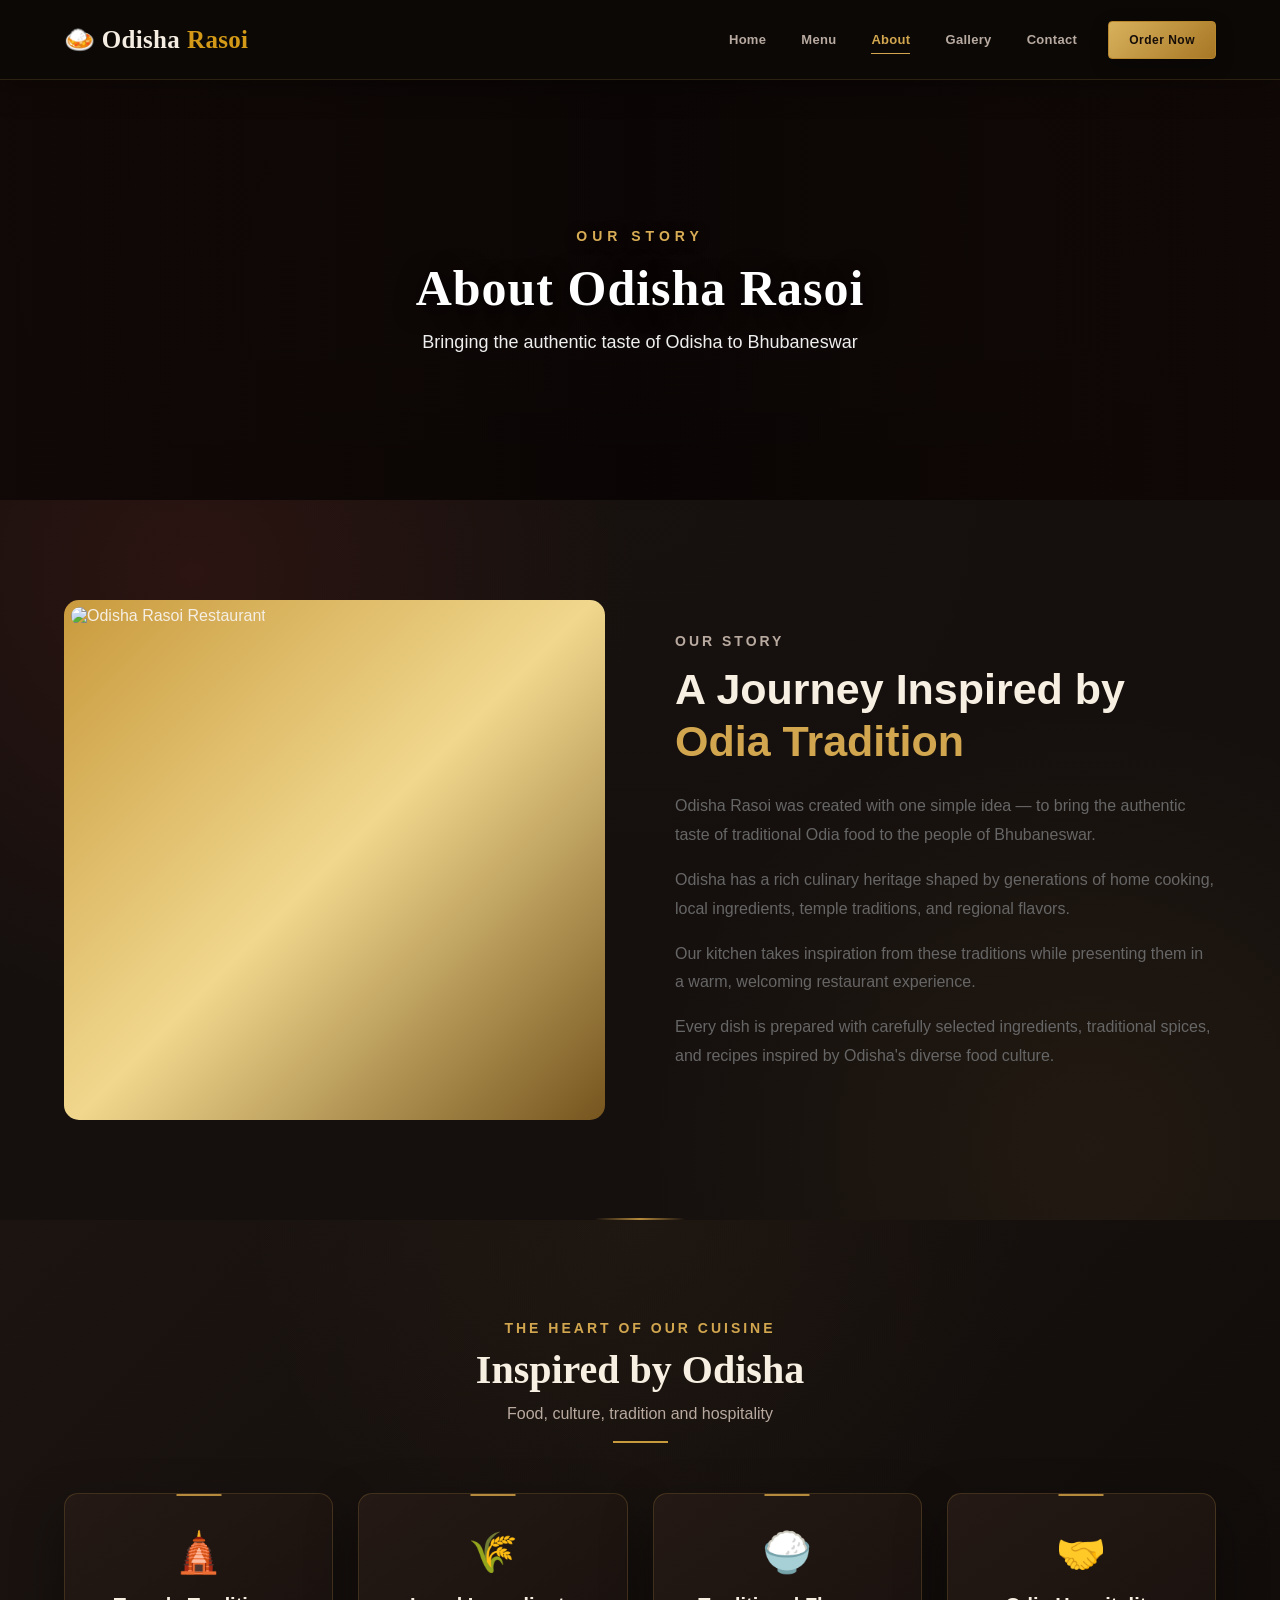
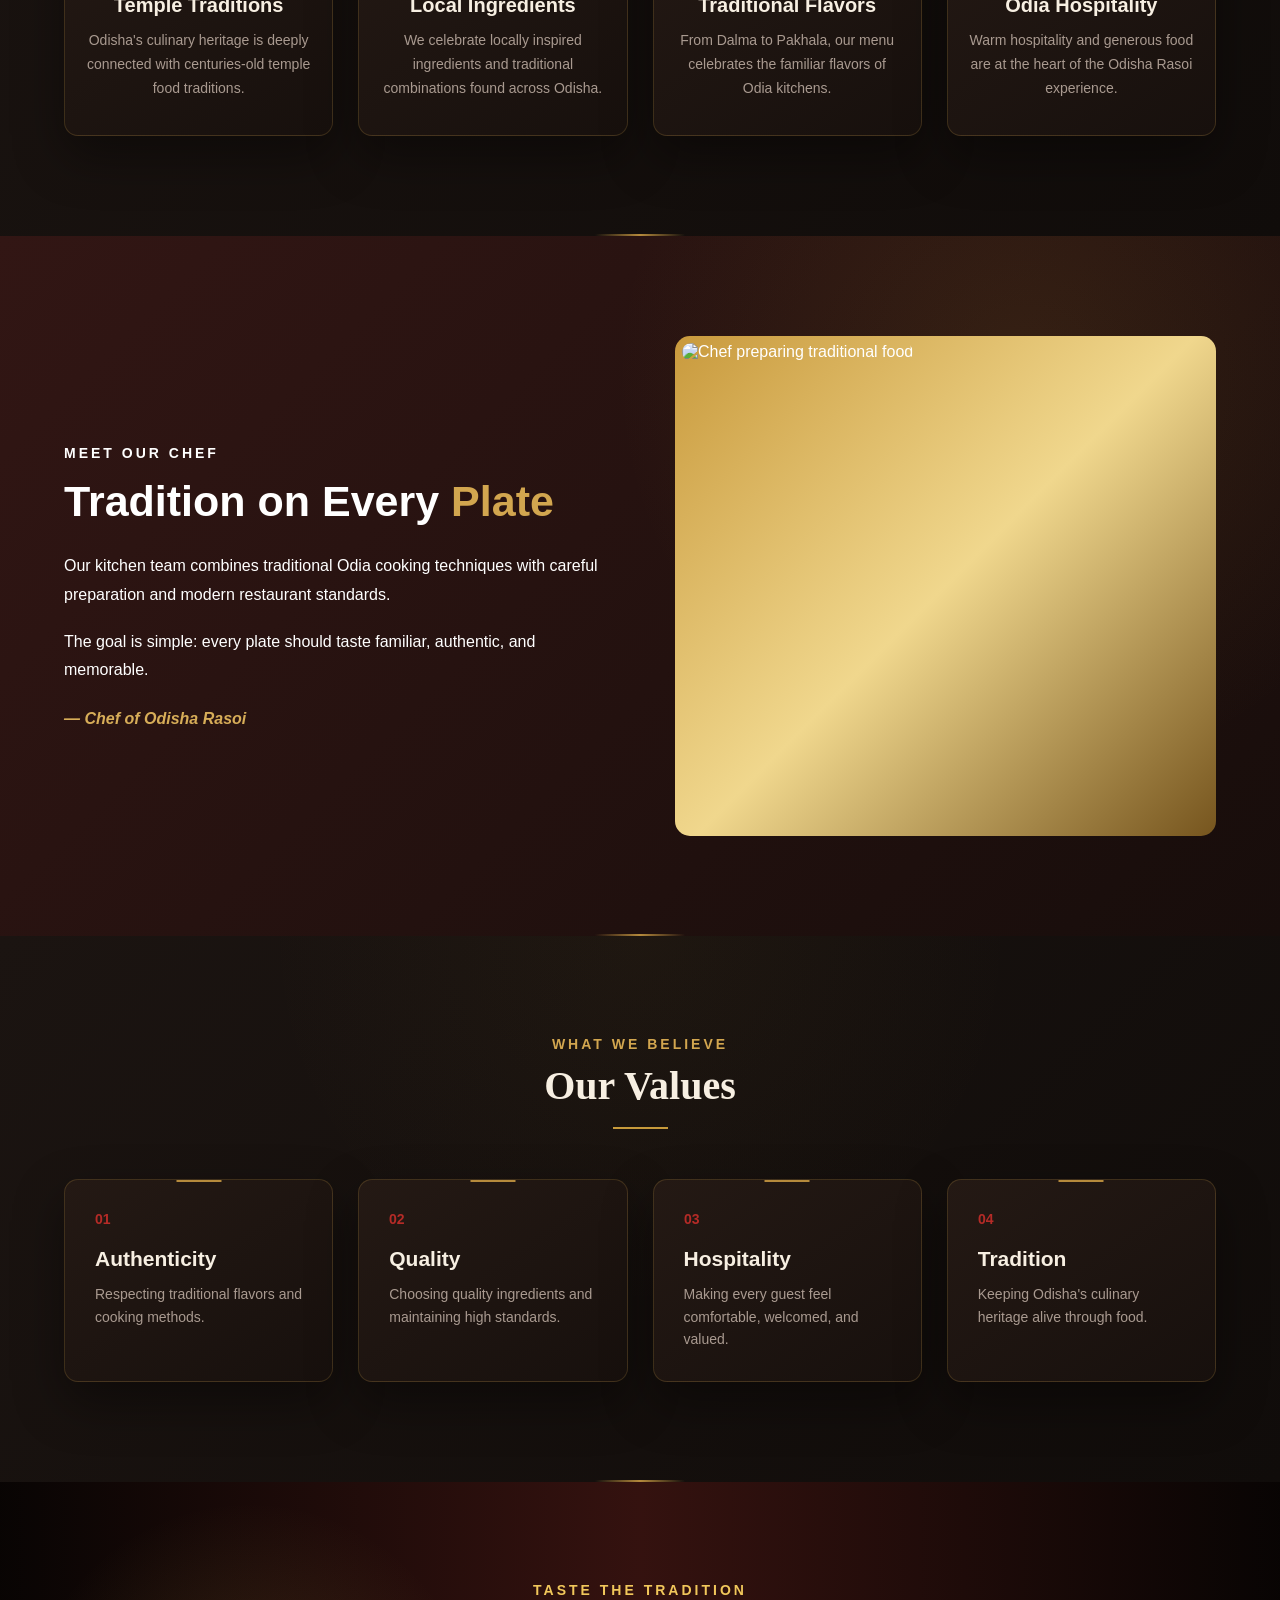
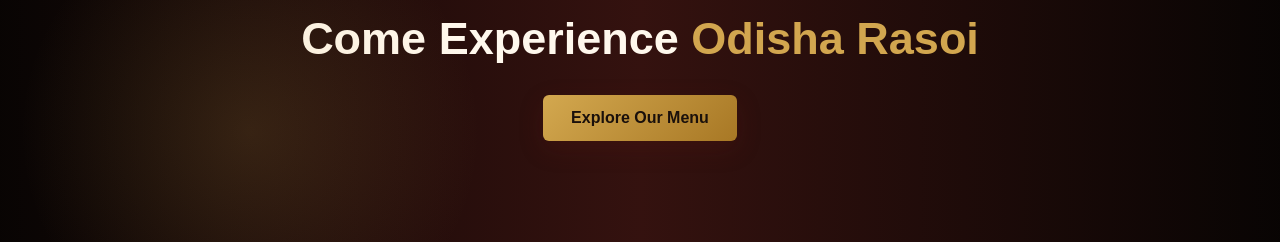
==== about.html @ 5f60d48e "Initial Odisha Rasoi website" ====
<!DOCTYPE html>
<html lang="en">

<head>

    <meta charset="UTF-8">
    <meta name="viewport" content="width=device-width, initial-scale=1.0">

    <title>About Us | Odisha Rasoi</title>

    <link rel="stylesheet" href="css/style.css">

</head>

<body>


    <!-- =========================
         NAVBAR
    ========================== -->

    <header class="navbar">

        <div class="container nav-container">

            <a href="index.html" class="logo">
                🍛 Odisha <span>Rasoi</span>
            </a>

            <nav class="nav-menu">

                <a href="index.html">
                    Home
                </a>

                <a href="menu.html">
                    Menu
                </a>

                <a href="about.html" class="active">
                    About
                </a>

                <a href="gallery.html">
                    Gallery
                </a>

                <a href="contact.html">
                    Contact
                </a>

                <a href="menu.html" class="order-btn">
                    Order Now
                </a>

            </nav>

        </div>

    </header>


    <!-- =========================
         ABOUT HERO
    ========================== -->

    <section class="about-hero">

        <div class="container">

            <p>
                OUR STORY
            </p>

            <h1>
                About Odisha Rasoi
            </h1>

            <span>
                Bringing the authentic taste of Odisha
                to Bhubaneswar
            </span>

        </div>

    </section>


    <!-- =========================
         OUR STORY
    ========================== -->

    <section class="story-section">

        <div class="container story-grid">


            <div class="story-image">

                <img
                    src="images/restaurant.jpg"
                    alt="Odisha Rasoi Restaurant">

            </div>


            <div class="story-content">

                <p class="section-label">
                    OUR STORY
                </p>

                <h2>
                    A Journey Inspired by
                    <span>Odia Tradition</span>
                </h2>

                <p>
                    Odisha Rasoi was created with one simple idea —
                    to bring the authentic taste of traditional
                    Odia food to the people of Bhubaneswar.
                </p>

                <p>
                    Odisha has a rich culinary heritage shaped by
                    generations of home cooking, local ingredients,
                    temple traditions, and regional flavors.
                </p>

                <p>
                    Our kitchen takes inspiration from these
                    traditions while presenting them in a warm,
                    welcoming restaurant experience.
                </p>

                <p>
                    Every dish is prepared with carefully selected
                    ingredients, traditional spices, and recipes
                    inspired by Odisha's diverse food culture.
                </p>

            </div>

        </div>

    </section>


    <!-- =========================
         ODISHA CULTURE
    ========================== -->

    <section class="culture-section">

        <div class="container">

            <div class="section-heading">

                <p>
                    THE HEART OF OUR CUISINE
                </p>

                <h2>
                    Inspired by Odisha
                </h2>

                <span>
                    Food, culture, tradition and hospitality
                </span>

            </div>


            <div class="culture-grid">


                <div class="culture-card">

                    <div class="culture-icon">
                        🛕
                    </div>

                    <h3>
                        Temple Traditions
                    </h3>

                    <p>
                        Odisha's culinary heritage is deeply
                        connected with centuries-old temple
                        food traditions.
                    </p>

                </div>


                <div class="culture-card">

                    <div class="culture-icon">
                        🌾
                    </div>

                    <h3>
                        Local Ingredients
                    </h3>

                    <p>
                        We celebrate locally inspired ingredients
                        and traditional combinations found across
                        Odisha.
                    </p>

                </div>


                <div class="culture-card">

                    <div class="culture-icon">
                        🍚
                    </div>

                    <h3>
                        Traditional Flavors
                    </h3>

                    <p>
                        From Dalma to Pakhala, our menu celebrates
                        the familiar flavors of Odia kitchens.
                    </p>

                </div>


                <div class="culture-card">

                    <div class="culture-icon">
                        🤝
                    </div>

                    <h3>
                        Odia Hospitality
                    </h3>

                    <p>
                        Warm hospitality and generous food are
                        at the heart of the Odisha Rasoi experience.
                    </p>

                </div>


            </div>

        </div>

    </section>


    <!-- =========================
         CHEF SECTION
    ========================== -->

    <section class="chef-section">

        <div class="container chef-grid">


            <div class="chef-content">

                <p class="section-label">
                    MEET OUR CHEF
                </p>

                <h2>
                    Tradition on Every
                    <span>Plate</span>
                </h2>

                <p>
                    Our kitchen team combines traditional Odia
                    cooking techniques with careful preparation
                    and modern restaurant standards.
                </p>

                <p>
                    The goal is simple: every plate should taste
                    familiar, authentic, and memorable.
                </p>

                <div class="chef-signature">
                    — Chef of Odisha Rasoi
                </div>

            </div>


            <div class="chef-image">

                <img
                    src="images/chef.jpg"
                    alt="Chef preparing traditional food">

            </div>


        </div>

    </section>


    <!-- =========================
         OUR VALUES
    ========================== -->

    <section class="values-section">

        <div class="container">

            <div class="section-heading">

                <p>
                    WHAT WE BELIEVE
                </p>

                <h2>
                    Our Values
                </h2>

            </div>


            <div class="values-grid">


                <div class="value-card">

                    <span>
                        01
                    </span>

                    <h3>
                        Authenticity
                    </h3>

                    <p>
                        Respecting traditional flavors and
                        cooking methods.
                    </p>

                </div>


                <div class="value-card">

                    <span>
                        02
                    </span>

                    <h3>
                        Quality
                    </h3>

                    <p>
                        Choosing quality ingredients and
                        maintaining high standards.
                    </p>

                </div>


                <div class="value-card">

                    <span>
                        03
                    </span>

                    <h3>
                        Hospitality
                    </h3>

                    <p>
                        Making every guest feel comfortable,
                        welcomed, and valued.
                    </p>

                </div>


                <div class="value-card">

                    <span>
                        04
                    </span>

                    <h3>
                        Tradition
                    </h3>

                    <p>
                        Keeping Odisha's culinary heritage
                        alive through food.
                    </p>

                </div>


            </div>

        </div>

    </section>


    <!-- =========================
         CTA
    ========================== -->

    <section class="about-cta">

        <div class="container">

            <p>
                TASTE THE TRADITION
            </p>

            <h2>
                Come Experience
                <span>Odisha Rasoi</span>
            </h2>

            <a
                href="menu.html"
                class="primary-btn">

                Explore Our Menu

            </a>

        </div>

    </section>


    <script src="js/script.js"></script>

</body>

</html>
---- css/style.css ----
* {
    margin: 0;
    padding: 0;
    box-sizing: border-box;
}

body {
    font-family: Arial, sans-serif;
    background: #fffaf0;
    color: #222;
}
/* =========================
   GLOBAL
========================= */

* {
    margin: 0;
    padding: 0;
    box-sizing: border-box;
}

html {
    scroll-behavior: smooth;
}

body {
    font-family: Arial, sans-serif;
    color: #222;
    background: #fffaf0;
}

a {
    text-decoration: none;
}

.container {
    width: 90%;
    max-width: 1200px;
    margin: auto;
}


/* =========================
   NAVBAR
========================= */

.navbar {
    width: 100%;
    height: 80px;

    background: #ffffff;

    display: flex;
    align-items: center;

    position: relative;
    z-index: 1000;

    box-shadow: 0 2px 10px rgba(0, 0, 0, 0.08);
}

.nav-container {
    display: flex;
    align-items: center;
    justify-content: space-between;
}


/* =========================
   LOGO
========================= */

.logo {
    font-size: 25px;
    font-weight: 700;
    color: #8b1e1e;
}

.logo span {
    color: #d49a17;
}


/* =========================
   NAV MENU
========================= */

.nav-menu {
    display: flex;
    align-items: center;
    gap: 30px;
}

.nav-menu a {
    color: #333;
    font-size: 15px;
    font-weight: 600;

    transition: 0.3s;
}

.nav-menu a:hover {
    color: #b52b27;
}

.nav-menu .active {
    color: #b52b27;
}


/* =========================
   ORDER BUTTON
========================= */

.order-btn {
    background: #b52b27;
    color: white !important;

    padding: 12px 22px;

    border-radius: 6px;

    transition: 0.3s;
}

.order-btn:hover {
    background: #8e1f1c;
    transform: translateY(-2px);
}


/* =========================
   HERO
========================= */

.hero {
    min-height: calc(100vh - 80px);

    position: relative;

    display: flex;
    align-items: center;

    background-image: url("../images/odisha-food.jpg");

    background-size: cover;
    background-position: center;
}


/* Dark overlay */

.hero-overlay {
    position: absolute;

    top: 0;
    left: 0;

    width: 100%;
    height: 100%;

    background: rgba(0, 0, 0, 0.55);
}


/* =========================
   HERO CONTENT
========================= */

.hero-content {
    position: relative;
    z-index: 2;

    color: white;

    max-width: 800px;
}

.hero-small-title {
    font-size: 15px;

    letter-spacing: 4px;

    font-weight: 600;

    margin-bottom: 20px;

    color: #f1c75b;
}

.hero h1 {
    font-size: 62px;

    line-height: 1.1;

    margin-bottom: 25px;

    font-weight: 700;
}

.hero h1 span {
    color: #f1c75b;
}

.hero-description {
    max-width: 650px;

    font-size: 18px;

    line-height: 1.7;

    margin-bottom: 35px;

    color: #f5f5f5;
}


/* =========================
   HERO BUTTONS
========================= */

.hero-buttons {
    display: flex;
    gap: 15px;
}

.primary-btn,
.secondary-btn {
    display: inline-block;

    padding: 14px 28px;

    border-radius: 6px;

    font-size: 16px;

    font-weight: 600;

    transition: 0.3s;
}


/* Primary */

.primary-btn {
    background: #b52b27;
    color: white;
}

.primary-btn:hover {
    background: #8e1f1c;
    transform: translateY(-2px);
}


/* Secondary */

.secondary-btn {
    background: transparent;

    color: white;

    border: 2px solid white;
}

.secondary-btn:hover {
    background: white;
    color: #222;
}


/* =========================
   MOBILE
========================= */

@media (max-width: 768px) {

    .navbar {
        height: auto;
        padding: 20px 0;
    }

    .nav-container {
        flex-direction: column;
        gap: 20px;
    }

    .nav-menu {
        gap: 15px;
        flex-wrap: wrap;
        justify-content: center;
    }

    .nav-menu a {
        font-size: 14px;
    }

    .hero {
        min-height: calc(100vh - 140px);
    }

    .hero h1 {
        font-size: 42px;
    }

    .hero-description {
        font-size: 16px;
    }

    .hero-buttons {
        flex-direction: column;
        align-items: flex-start;
    }

}
/* =========================
   MENU HERO
========================= */

.menu-hero {
    min-height: 320px;

    display: flex;
    align-items: center;

    text-align: center;

    color: white;

    background:
        linear-gradient(
            rgba(0, 0, 0, 0.6),
            rgba(0, 0, 0, 0.6)
        ),
        url("../images/odisha-food.jpg");

    background-size: cover;
    background-position: center;
}

.menu-hero p {
    color: #f1c75b;

    letter-spacing: 4px;

    font-size: 14px;

    font-weight: 700;

    margin-bottom: 15px;
}

.menu-hero h1 {
    font-size: 50px;

    margin-bottom: 15px;
}

.menu-hero span {
    font-size: 18px;

    color: #eeeeee;
}


/* =========================
   MENU SECTION
========================= */

.menu-section {
    padding: 80px 0;

    background: #fffaf0;
}


/* =========================
   SECTION HEADING
========================= */

.section-heading {
    text-align: center;

    margin-bottom: 50px;
}

.section-heading p {
    color: #b52b27;

    font-size: 14px;

    font-weight: 700;

    letter-spacing: 3px;

    margin-bottom: 10px;
}

.section-heading h2 {
    font-size: 40px;

    margin-bottom: 12px;

    color: #222;
}

.section-heading span {
    color: #777;

    font-size: 16px;
}


/* =========================
   FOOD GRID
========================= */

.food-grid {
    display: grid;

    grid-template-columns:
        repeat(3, 1fr);

    gap: 30px;
}


/* =========================
   FOOD CARD
========================= */

.food-card {
    background: white;

    border-radius: 12px;

    overflow: hidden;

    box-shadow:
        0 5px 25px
        rgba(0, 0, 0, 0.08);

    transition: 0.3s;
}

.food-card:hover {
    transform: translateY(-7px);

    box-shadow:
        0 12px 30px
        rgba(0, 0, 0, 0.15);
}


/* =========================
   FOOD IMAGE
========================= */

.food-image {
    width: 100%;

    height: 230px;

    overflow: hidden;
}

.food-image img {
    width: 100%;

    height: 100%;

    object-fit: cover;

    transition: 0.4s;
}

.food-card:hover .food-image img {
    transform: scale(1.08);
}


/* =========================
   FOOD INFO
========================= */

.food-info {
    padding: 22px;
}

.food-title {
    display: flex;

    justify-content: space-between;

    align-items: center;

    margin-bottom: 12px;
}

.food-title h3 {
    font-size: 21px;

    color: #222;
}

.food-title strong {
    color: #b52b27;

    font-size: 20px;
}

.food-info p {
    color: #777;

    line-height: 1.6;

    font-size: 14px;

    margin-bottom: 20px;
}


/* =========================
   ADD CART BUTTON
========================= */

.add-cart {
    width: 100%;

    border: none;

    padding: 12px;

    border-radius: 6px;

    background: #b52b27;

    color: white;

    font-size: 15px;

    font-weight: 600;

    cursor: pointer;

    transition: 0.3s;
}

.add-cart:hover {
    background: #8e1f1c;
}


/* =========================
   CART
========================= */

.cart-section {
    padding: 30px 0 60px;

    background: #fffaf0;
}

.cart-box {
    background: #222;

    color: white;

    padding: 25px 30px;

    border-radius: 10px;

    display: flex;

    align-items: center;

    justify-content: space-between;
}

.cart-box h2 {
    margin-bottom: 7px;
}

.cart-box p {
    color: #cccccc;
}

.cart-box h3 {
    font-size: 22px;
}

.cart-box h3 span {
    color: #f1c75b;
}


/* =========================
   MENU MOBILE
========================= */

@media (max-width: 900px) {

    .food-grid {
        grid-template-columns:
            repeat(2, 1fr);
    }

}


@media (max-width: 600px) {

    .food-grid {
        grid-template-columns: 1fr;
    }

    .menu-hero h1 {
        font-size: 38px;
    }

    .section-heading h2 {
        font-size: 32px;
    }

    .cart-box {
        flex-direction: column;

        align-items: flex-start;

        gap: 20px;
    }

}
/* =========================
   MENU FILTER
========================= */

.menu-filter {
    display: flex;

    justify-content: center;

    align-items: center;

    flex-wrap: wrap;

    gap: 12px;

    margin-bottom: 45px;
}

.filter-btn {
    border: 1px solid #ddd;

    background: white;

    color: #444;

    padding: 11px 24px;

    border-radius: 30px;

    font-size: 14px;

    font-weight: 600;

    cursor: pointer;

    transition: 0.3s;
}

.filter-btn:hover {
    background: #b52b27;

    color: white;

    border-color: #b52b27;
}

.filter-btn.active {
    background: #b52b27;

    color: white;

    border-color: #b52b27;
}


/* =========================
   FOOD ACTION
========================= */

.food-action {
    display: flex;

    align-items: center;

    gap: 10px;
}


/* =========================
   QUANTITY
========================= */

.qty {
    display: flex;

    align-items: center;

    border: 1px solid #ddd;

    border-radius: 6px;

    overflow: hidden;

    height: 42px;
}

.qty button {
    width: 36px;

    height: 100%;

    border: none;

    background: #f5f5f5;

    color: #333;

    font-size: 20px;

    cursor: pointer;

    transition: 0.2s;
}

.qty button:hover {
    background: #e8e8e8;
}

.qty span {
    width: 30px;

    text-align: center;

    font-size: 15px;

    font-weight: 600;
}


/* =========================
   CART BUTTON
========================= */

.food-action .add-cart {
    flex: 1;

    height: 42px;

    padding: 0 10px;
}


/* =========================
   HIDDEN FOOD CARD
========================= */

.food-card.hidden {
    display: none;
}


/* =========================
   MOBILE FILTER
========================= */

@media (max-width: 600px) {

    .menu-filter {
        gap: 8px;
    }

    .filter-btn {
        padding: 9px 16px;

        font-size: 13px;
    }

    .food-action {
        flex-direction: column;

        align-items: stretch;
    }

    .qty {
        width: 100%;

        justify-content: center;
    }

    .food-action .add-cart {
        width: 100%;
    }

}
/* =========================
   WELCOME SECTION
========================= */

.welcome-section {
    padding: 100px 0;

    background: #fffaf0;
}

.welcome-grid {
    display: grid;

    grid-template-columns: 1fr 1fr;

    gap: 70px;

    align-items: center;
}

.welcome-image {
    height: 500px;

    overflow: hidden;

    border-radius: 12px;
}

.welcome-image img {
    width: 100%;

    height: 100%;

    object-fit: cover;
}

.welcome-content {
    max-width: 550px;
}

.section-label {
    color: #b52b27;

    font-size: 14px;

    font-weight: 700;

    letter-spacing: 3px;

    margin-bottom: 15px;
}

.welcome-content h2 {
    font-size: 44px;

    line-height: 1.2;

    margin-bottom: 25px;
}

.welcome-content h2 span {
    color: #b52b27;
}

.welcome-content p:not(.section-label) {
    color: #666;

    font-size: 16px;

    line-height: 1.8;

    margin-bottom: 18px;
}

.text-btn {
    display: inline-block;

    margin-top: 10px;

    color: #b52b27;

    font-weight: 700;

    transition: 0.3s;
}

.text-btn:hover {
    color: #8e1f1c;

    transform: translateX(5px);
}


/* =========================
   POPULAR SECTION
========================= */

.popular-section {
    padding: 100px 0;

    background: white;
}

.popular-grid {
    display: grid;

    grid-template-columns:
        repeat(4, 1fr);

    gap: 25px;
}

.popular-card {
    background: #fffaf0;

    border-radius: 12px;

    overflow: hidden;

    box-shadow:
        0 5px 20px
        rgba(0, 0, 0, 0.08);

    transition: 0.3s;
}

.popular-card:hover {
    transform: translateY(-7px);
}

.popular-image {
    height: 220px;

    overflow: hidden;
}

.popular-image img {
    width: 100%;

    height: 100%;

    object-fit: cover;

    transition: 0.4s;
}

.popular-card:hover .popular-image img {
    transform: scale(1.08);
}

.popular-info {
    padding: 20px;
}

.popular-info h3 {
    font-size: 21px;

    margin-bottom: 10px;
}

.popular-info p {
    color: #777;

    font-size: 14px;

    line-height: 1.6;

    min-height: 67px;

    margin-bottom: 15px;
}

.popular-bottom {
    display: flex;

    align-items: center;

    justify-content: space-between;
}

.popular-bottom strong {
    color: #b52b27;

    font-size: 19px;
}

.popular-bottom a {
    color: #333;

    font-size: 14px;

    font-weight: 700;
}

.popular-bottom a:hover {
    color: #b52b27;
}

.center-button {
    text-align: center;

    margin-top: 45px;
}


/* =========================
   WHY CHOOSE US
========================= */

.why-section {
    padding: 100px 0;

    background: #fffaf0;
}

.why-grid {
    display: grid;

    grid-template-columns:
        repeat(4, 1fr);

    gap: 25px;
}

.why-card {
    text-align: center;

    padding: 35px 20px;

    background: white;

    border-radius: 12px;

    box-shadow:
        0 5px 20px
        rgba(0, 0, 0, 0.06);
}

.why-icon {
    font-size: 42px;

    margin-bottom: 20px;
}

.why-card h3 {
    font-size: 19px;

    margin-bottom: 12px;
}

.why-card p {
    color: #777;

    font-size: 14px;

    line-height: 1.6;
}


/* =========================
   STATS
========================= */

.stats-section {
    padding: 70px 0;

    background: #222;

    color: white;
}

.stats-grid {
    display: grid;

    grid-template-columns:
        repeat(4, 1fr);

    text-align: center;
}

.stat {
    padding: 15px;

    border-right: 1px solid #444;
}

.stat:last-child {
    border-right: none;
}

.stat strong {
    display: block;

    color: #f1c75b;

    font-size: 38px;

    margin-bottom: 8px;
}

.stat span {
    color: #cccccc;

    font-size: 14px;
}


/* =========================
   CTA SECTION
========================= */

.cta-section {
    min-height: 500px;

    position: relative;

    display: flex;

    align-items: center;

    justify-content: center;

    text-align: center;

    color: white;

    background-image:
        url("../images/restaurant.jpg");

    background-size: cover;

    background-position: center;
}

.cta-overlay {
    position: absolute;

    inset: 0;

    background: rgba(0, 0, 0, 0.65);
}

.cta-content {
    position: relative;

    z-index: 2;

    max-width: 750px;
}

.cta-content > p:first-child {
    color: #f1c75b;

    font-size: 14px;

    font-weight: 700;

    letter-spacing: 3px;

    margin-bottom: 18px;
}

.cta-content h2 {
    font-size: 48px;

    line-height: 1.2;

    margin-bottom: 20px;
}

.cta-content h2 span {
    color: #f1c75b;
}

.cta-content > p:not(:first-child) {
    color: #eeeeee;

    font-size: 17px;

    margin-bottom: 30px;
}


/* =========================
   HOME MOBILE
========================= */

@media (max-width: 1000px) {

    .popular-grid {
        grid-template-columns:
            repeat(2, 1fr);
    }

    .why-grid {
        grid-template-columns:
            repeat(2, 1fr);
    }

    .stats-grid {
        grid-template-columns:
            repeat(2, 1fr);

        row-gap: 30px;
    }

    .stat:nth-child(2) {
        border-right: none;
    }

}


@media (max-width: 768px) {

    .welcome-grid {
        grid-template-columns: 1fr;

        gap: 40px;
    }

    .welcome-image {
        height: 400px;
    }

    .welcome-content h2 {
        font-size: 36px;
    }

    .popular-grid {
        grid-template-columns: 1fr;
    }

    .why-grid {
        grid-template-columns: 1fr;
    }

    .cta-content h2 {
        font-size: 36px;
    }

}


@media (max-width: 500px) {

    .stats-grid {
        grid-template-columns: 1fr;
    }

    .stat {
        border-right: none;

        border-bottom: 1px solid #444;

        padding-bottom: 25px;
    }

    .stat:last-child {
        border-bottom: none;
    }

}
/* =========================
   ABOUT HERO
========================= */

.about-hero {
    min-height: 320px;

    display: flex;

    align-items: center;

    text-align: center;

    color: white;

    background:
        linear-gradient(
            rgba(0, 0, 0, 0.62),
            rgba(0, 0, 0, 0.62)
        ),
        url("../images/restaurant.jpg");

    background-size: cover;

    background-position: center;
}

.about-hero p {
    color: #f1c75b;

    letter-spacing: 4px;

    font-size: 14px;

    font-weight: 700;

    margin-bottom: 15px;
}

.about-hero h1 {
    font-size: 50px;

    margin-bottom: 15px;
}

.about-hero span {
    font-size: 18px;

    color: #eeeeee;
}


/* =========================
   STORY
========================= */

.story-section {
    padding: 100px 0;

    background: #fffaf0;
}

.story-grid {
    display: grid;

    grid-template-columns: 1fr 1fr;

    gap: 70px;

    align-items: center;
}

.story-image {
    height: 520px;

    overflow: hidden;

    border-radius: 12px;
}

.story-image img {
    width: 100%;

    height: 100%;

    object-fit: cover;
}

.story-content {
    max-width: 570px;
}

.story-content h2 {
    font-size: 43px;

    line-height: 1.2;

    margin-bottom: 25px;
}

.story-content h2 span {
    color: #b52b27;
}

.story-content p:not(.section-label) {
    color: #666;

    font-size: 16px;

    line-height: 1.8;

    margin-bottom: 16px;
}


/* =========================
   CULTURE
========================= */

.culture-section {
    padding: 100px 0;

    background: white;
}

.culture-grid {
    display: grid;

    grid-template-columns:
        repeat(4, 1fr);

    gap: 25px;
}

.culture-card {
    text-align: center;

    padding: 35px 20px;

    background: #fffaf0;

    border-radius: 12px;

    transition: 0.3s;
}

.culture-card:hover {
    transform: translateY(-7px);

    box-shadow:
        0 10px 25px
        rgba(0, 0, 0, 0.08);
}

.culture-icon {
    font-size: 40px;

    margin-bottom: 18px;
}

.culture-card h3 {
    font-size: 20px;

    margin-bottom: 12px;
}

.culture-card p {
    color: #777;

    font-size: 14px;

    line-height: 1.7;
}


/* =========================
   CHEF
========================= */

.chef-section {
    padding: 100px 0;

    background: #fffaf0;
}

.chef-grid {
    display: grid;

    grid-template-columns: 1fr 1fr;

    gap: 70px;

    align-items: center;
}

.chef-content {
    max-width: 550px;
}

.chef-content h2 {
    font-size: 43px;

    line-height: 1.2;

    margin-bottom: 25px;
}

.chef-content h2 span {
    color: #b52b27;
}

.chef-content p:not(.section-label) {
    color: #666;

    line-height: 1.8;

    margin-bottom: 18px;
}

.chef-signature {
    margin-top: 25px;

    color: #b52b27;

    font-weight: 700;

    font-style: italic;
}

.chef-image {
    height: 500px;

    overflow: hidden;

    border-radius: 12px;
}

.chef-image img {
    width: 100%;

    height: 100%;

    object-fit: cover;
}


/* =========================
   VALUES
========================= */

.values-section {
    padding: 100px 0;

    background: white;
}

.values-grid {
    display: grid;

    grid-template-columns:
        repeat(4, 1fr);

    gap: 25px;
}

.value-card {
    padding: 30px;

    border: 1px solid #eeeeee;

    border-radius: 10px;

    background: #fffaf0;
}

.value-card span {
    display: inline-block;

    color: #b52b27;

    font-size: 14px;

    font-weight: 700;

    margin-bottom: 20px;
}

.value-card h3 {
    font-size: 21px;

    margin-bottom: 12px;
}

.value-card p {
    color: #777;

    line-height: 1.6;

    font-size: 14px;
}


/* =========================
   ABOUT CTA
========================= */

.about-cta {
    padding: 90px 20px;

    text-align: center;

    color: white;

    background:
        linear-gradient(
            rgba(0, 0, 0, 0.68),
            rgba(0, 0, 0, 0.68)
        ),
        url("../images/odisha-food.jpg");

    background-size: cover;

    background-position: center;
}

.about-cta p {
    color: #f1c75b;

    letter-spacing: 3px;

    font-size: 14px;

    font-weight: 700;

    margin-bottom: 15px;
}

.about-cta h2 {
    font-size: 45px;

    margin-bottom: 30px;
}

.about-cta h2 span {
    color: #f1c75b;
}


/* =========================
   ABOUT MOBILE
========================= */

@media (max-width: 1000px) {

    .culture-grid,
    .values-grid {
        grid-template-columns:
            repeat(2, 1fr);
    }

}


@media (max-width: 768px) {

    .story-grid,
    .chef-grid {
        grid-template-columns: 1fr;

        gap: 40px;
    }

    .story-image,
    .chef-image {
        height: 400px;
    }

    .story-content h2,
    .chef-content h2 {
        font-size: 36px;
    }

    .culture-grid,
    .values-grid {
        grid-template-columns: 1fr;
    }

    .about-hero h1 {
        font-size: 38px;
    }

    .about-cta h2 {
        font-size: 36px;
    }

}
/* =========================
   GALLERY HERO
========================= */

.gallery-hero {
    min-height: 320px;

    display: flex;

    align-items: center;

    text-align: center;

    color: white;

    background:
        linear-gradient(
            rgba(0, 0, 0, 0.62),
            rgba(0, 0, 0, 0.62)
        ),
        url("../images/restaurant.jpg");

    background-size: cover;

    background-position: center;
}

.gallery-hero p {
    color: #f1c75b;

    letter-spacing: 4px;

    font-size: 14px;

    font-weight: 700;

    margin-bottom: 15px;
}

.gallery-hero h1 {
    font-size: 50px;

    margin-bottom: 15px;
}

.gallery-hero span {
    font-size: 18px;

    color: #eeeeee;
}


/* =========================
   GALLERY SECTION
========================= */

.gallery-section {
    padding: 100px 0;

    background: #fffaf0;
}


/* =========================
   GALLERY FILTER
========================= */

.gallery-filter {
    display: flex;

    justify-content: center;

    flex-wrap: wrap;

    gap: 12px;

    margin-bottom: 45px;
}

.gallery-filter-btn {
    padding: 11px 24px;

    border: 1px solid #ddd;

    border-radius: 30px;

    background: white;

    color: #444;

    font-size: 14px;

    font-weight: 600;

    cursor: pointer;

    transition: 0.3s;
}

.gallery-filter-btn:hover {
    background: #b52b27;

    color: white;

    border-color: #b52b27;
}

.gallery-filter-btn.active {
    background: #b52b27;

    color: white;

    border-color: #b52b27;
}


/* =========================
   GALLERY GRID
========================= */

.gallery-grid {
    display: grid;

    grid-template-columns:
        repeat(4, 1fr);

    gap: 20px;
}

.gallery-item {
    height: 280px;

    position: relative;

    overflow: hidden;

    border-radius: 10px;

    cursor: pointer;

    background: #ddd;
}

.gallery-item img {
    width: 100%;

    height: 100%;

    object-fit: cover;

    transition: 0.5s;
}

.gallery-item:hover img {
    transform: scale(1.1);
}


/* =========================
   GALLERY OVERLAY
========================= */

.gallery-overlay {
    position: absolute;

    inset: 0;

    display: flex;

    align-items: flex-end;

    justify-content: space-between;

    padding: 20px;

    color: white;

    background:
        linear-gradient(
            transparent 45%,
            rgba(0, 0, 0, 0.75)
        );

    opacity: 0;

    transition: 0.3s;
}

.gallery-item:hover .gallery-overlay {
    opacity: 1;
}

.gallery-overlay span {
    font-size: 17px;

    font-weight: 600;
}

.gallery-overlay b {
    width: 38px;

    height: 38px;

    display: flex;

    align-items: center;

    justify-content: center;

    border-radius: 50%;

    background: white;

    color: #222;

    font-size: 24px;
}


/* =========================
   HIDDEN GALLERY
========================= */

.gallery-item.gallery-hidden {
    display: none;
}


/* =========================
   LIGHTBOX
========================= */

.lightbox {
    position: fixed;

    inset: 0;

    z-index: 9999;

    display: none;

    align-items: center;

    justify-content: center;

    padding: 40px;

    background: rgba(0, 0, 0, 0.92);
}

.lightbox.show {
    display: flex;
}

.lightbox img {
    max-width: 90%;

    max-height: 85vh;

    object-fit: contain;

    border-radius: 8px;
}

.lightbox-close {
    position: absolute;

    top: 25px;

    right: 35px;

    width: 45px;

    height: 45px;

    border: none;

    border-radius: 50%;

    background: white;

    color: #222;

    font-size: 30px;

    line-height: 1;

    cursor: pointer;
}


/* =========================
   GALLERY CTA
========================= */

.gallery-cta {
    padding: 90px 20px;

    text-align: center;

    color: white;

    background:
        linear-gradient(
            rgba(0, 0, 0, 0.68),
            rgba(0, 0, 0, 0.68)
        ),
        url("../images/odisha-food.jpg");

    background-size: cover;

    background-position: center;
}

.gallery-cta p {
    color: #f1c75b;

    letter-spacing: 3px;

    font-size: 14px;

    font-weight: 700;

    margin-bottom: 15px;
}

.gallery-cta h2 {
    font-size: 45px;

    margin-bottom: 30px;
}

.gallery-cta h2 span {
    color: #f1c75b;
}


/* =========================
   GALLERY MOBILE
========================= */

@media (max-width: 1000px) {

    .gallery-grid {
        grid-template-columns:
            repeat(2, 1fr);
    }

}


@media (max-width: 600px) {

    .gallery-grid {
        grid-template-columns: 1fr;
    }

    .gallery-item {
        height: 300px;
    }

    .gallery-hero h1 {
        font-size: 38px;
    }

    .gallery-cta h2 {
        font-size: 36px;
    }

}
/* =========================
   CONTACT HERO
========================= */

.contact-hero {
    min-height: 320px;

    display: flex;

    align-items: center;

    text-align: center;

    color: white;

    background:
        linear-gradient(
            rgba(0, 0, 0, 0.62),
            rgba(0, 0, 0, 0.62)
        ),
        url("../images/restaurant.jpg");

    background-size: cover;

    background-position: center;
}

.contact-hero p {
    color: #f1c75b;

    letter-spacing: 4px;

    font-size: 14px;

    font-weight: 700;

    margin-bottom: 15px;
}

.contact-hero h1 {
    font-size: 50px;

    margin-bottom: 15px;
}

.contact-hero span {
    font-size: 18px;

    color: #eeeeee;
}


/* =========================
   CONTACT INFORMATION
========================= */

.contact-info-section {
    padding: 70px 0;

    background: white;
}

.contact-info-grid {
    display: grid;

    grid-template-columns:
        repeat(4, 1fr);

    gap: 20px;
}

.contact-card {
    text-align: center;

    padding: 30px 20px;

    background: #fffaf0;

    border-radius: 10px;

    border: 1px solid #eeeeee;
}

.contact-icon {
    font-size: 35px;

    margin-bottom: 15px;
}

.contact-card h3 {
    font-size: 19px;

    margin-bottom: 10px;
}

.contact-card p {
    color: #333;

    font-size: 14px;

    font-weight: 600;

    margin-bottom: 7px;
}

.contact-card span {
    color: #888;

    font-size: 13px;
}


/* =========================
   CONTACT MAIN
========================= */

.contact-main-section {
    padding: 100px 0;

    background: #fffaf0;
}

.contact-main-grid {
    display: grid;

    grid-template-columns: 1fr 1fr;

    gap: 35px;

    align-items: start;
}


/* =========================
   FORM BOXES
========================= */

.contact-form-box,
.reservation-box {
    background: white;

    padding: 40px;

    border-radius: 12px;

    box-shadow:
        0 5px 25px
        rgba(0, 0, 0, 0.07);
}


/* =========================
   FORM HEADING
========================= */

.form-heading {
    margin-bottom: 30px;
}

.form-heading p {
    color: #b52b27;

    letter-spacing: 3px;

    font-size: 13px;

    font-weight: 700;

    margin-bottom: 10px;
}

.form-heading h2 {
    font-size: 30px;

    line-height: 1.25;

    margin-bottom: 12px;
}

.form-heading span {
    color: #777;

    font-size: 14px;

    line-height: 1.6;
}


/* =========================
   FORM ROW
========================= */

.form-row {
    display: grid;

    grid-template-columns: 1fr 1fr;

    gap: 15px;
}


/* =========================
   FORM GROUP
========================= */

.form-group {
    margin-bottom: 20px;
}

.form-group label {
    display: block;

    color: #333;

    font-size: 14px;

    font-weight: 600;

    margin-bottom: 8px;
}

.form-group input,
.form-group textarea,
.form-group select {
    width: 100%;

    padding: 13px 14px;

    border: 1px solid #ddd;

    border-radius: 6px;

    background: white;

    color: #333;

    font-family: inherit;

    font-size: 14px;

    outline: none;

    transition: 0.3s;
}

.form-group textarea {
    resize: vertical;
}

.form-group input:focus,
.form-group textarea:focus,
.form-group select:focus {
    border-color: #b52b27;

    box-shadow:
        0 0 0 3px
        rgba(181, 43, 39, 0.08);
}


/* =========================
   FORM BUTTON
========================= */

.form-submit {
    width: 100%;

    padding: 14px;

    border: none;

    border-radius: 6px;

    background: #b52b27;

    color: white;

    font-size: 15px;

    font-weight: 700;

    cursor: pointer;

    transition: 0.3s;
}

.form-submit:hover {
    background: #8e1f1c;

    transform: translateY(-2px);
}


/* =========================
   FORM SUCCESS
========================= */

.form-success {
    display: none;

    margin-top: 15px;

    padding: 12px;

    border-radius: 6px;

    background: #edf8ed;

    color: #287328;

    font-size: 14px;

    font-weight: 600;

    text-align: center;
}

.form-success.show {
    display: block;
}


/* =========================
   MAP
========================= */

.map-section {
    padding: 100px 0;

    background: white;
}

.map-placeholder {
    min-height: 400px;

    display: flex;

    align-items: center;

    justify-content: center;

    text-align: center;

    border-radius: 12px;

    overflow: hidden;

    background:
        linear-gradient(
            135deg,
            #e9e4d8,
            #d7d0c0
        );
}

.map-content {
    padding: 30px;
}

.map-pin {
    font-size: 50px;

    margin-bottom: 10px;
}

.map-content h3 {
    font-size: 25px;

    margin-bottom: 8px;
}

.map-content p {
    color: #666;

    margin-bottom: 25px;
}

.map-btn {
    display: inline-block;

    padding: 12px 22px;

    border-radius: 6px;

    background: #b52b27;

    color: white;

    font-size: 14px;

    font-weight: 600;

    transition: 0.3s;
}

.map-btn:hover {
    background: #8e1f1c;
}


/* =========================
   CONTACT CTA
========================= */

.contact-cta {
    padding: 90px 20px;

    text-align: center;

    color: white;

    background:
        linear-gradient(
            rgba(0, 0, 0, 0.68),
            rgba(0, 0, 0, 0.68)
        ),
        url("../images/odisha-food.jpg");

    background-size: cover;

    background-position: center;
}

.contact-cta p {
    color: #f1c75b;

    letter-spacing: 3px;

    font-size: 13px;

    font-weight: 700;

    margin-bottom: 15px;
}

.contact-cta h2 {
    font-size: 45px;

    margin-bottom: 30px;
}

.contact-cta h2 span {
    color: #f1c75b;
}


/* =========================
   CONTACT MOBILE
========================= */

@media (max-width: 1000px) {

    .contact-info-grid {
        grid-template-columns:
            repeat(2, 1fr);
    }

}


@media (max-width: 768px) {

    .contact-main-grid {
        grid-template-columns: 1fr;
    }

    .contact-form-box,
    .reservation-box {
        padding: 25px;
    }

    .form-row {
        grid-template-columns: 1fr;
    }

    .contact-hero h1 {
        font-size: 38px;
    }

    .contact-cta h2 {
        font-size: 36px;
    }

}


@media (max-width: 500px) {

    .contact-info-grid {
        grid-template-columns: 1fr;
    }

}
/* =========================================
   PREMIUM RESTAURANT BACKGROUND
========================================= */

body {
    background:
        radial-gradient(
            circle at 15% 20%,
            rgba(181, 43, 39, 0.035),
            transparent 30%
        ),
        radial-gradient(
            circle at 85% 80%,
            rgba(191, 148, 55, 0.05),
            transparent 30%
        ),
        #faf7f0;

    color: #29231f;
}


/* =========================================
   PREMIUM SECTION BACKGROUNDS
========================================= */

.story-section,
.gallery-section,
.contact-main-section {
    background:
        linear-gradient(
            rgba(255, 250, 240, 0.94),
            rgba(255, 250, 240, 0.94)
        ),
        url("../images/odisha-food.jpg");

    background-size: 500px;
    background-repeat: repeat;
}


.culture-section,
.values-section,
.contact-info-section,
.map-section {
    background:
        radial-gradient(
            circle at 50% 0%,
            rgba(181, 43, 39, 0.035),
            transparent 40%
        ),
        #ffffff;
}


/* =========================================
   PREMIUM CARD EFFECT
========================================= */

.culture-card,
.value-card,
.contact-card,
.contact-form-box,
.reservation-box {
    background: rgba(255, 255, 255, 0.88);

    border: 1px solid rgba(181, 43, 39, 0.08);

    box-shadow:
        0 10px 35px rgba(55, 35, 20, 0.06);

    backdrop-filter: blur(8px);
}


/* =========================================
   PREMIUM HERO OVERLAY
========================================= */

.about-hero,
.gallery-hero,
.contact-hero {
    position: relative;

    overflow: hidden;
}

.about-hero::before,
.gallery-hero::before,
.contact-hero::before {
    content: "";

    position: absolute;

    inset: 0;

    background:
        radial-gradient(
            circle at center,
            transparent 20%,
            rgba(0, 0, 0, 0.35) 100%
        );

    pointer-events: none;
}


/* =========================================
   PREMIUM SECTION HEADING
========================================= */

.section-heading {
    position: relative;
}

.section-heading::after {
    content: "";

    display: block;

    width: 55px;

    height: 2px;

    margin: 18px auto 0;

    background: #c79a3b;
}


/* =========================================
   PREMIUM GOLD DETAIL
========================================= */

.section-label,
.section-heading p {
    color: #a87822;
}


/* =========================================
   PREMIUM CTA
========================================= */

.about-cta,
.gallery-cta,
.contact-cta {
    position: relative;

    overflow: hidden;
}

.about-cta::before,
.gallery-cta::before,
.contact-cta::before {
    content: "";

    position: absolute;

    inset: 0;

    background:
        radial-gradient(
            circle at 50% 50%,
            rgba(199, 154, 59, 0.12),
            transparent 55%
        );

    pointer-events: none;
}
/* =========================================
   PREMIUM FOOTER
========================================= */

.site-footer {
    position: relative;

    padding: 75px 0 0;

    color: #e9e1d5;

    background:
        radial-gradient(
            circle at 20% 0%,
            rgba(199, 154, 59, 0.08),
            transparent 30%
        ),
        linear-gradient(
            135deg,
            #241713,
            #160e0c
        );

    overflow: hidden;
}


/* =========================================
   FOOTER DECORATION
========================================= */

.site-footer::before {
    content: "";

    position: absolute;

    top: 0;

    left: 0;

    width: 100%;

    height: 2px;

    background:
        linear-gradient(
            90deg,
            transparent,
            #c79a3b,
            transparent
        );
}


/* =========================================
   FOOTER GRID
========================================= */

.footer-grid {
    display: grid;

    grid-template-columns:
        1.5fr
        1fr
        1.3fr
        1.2fr;

    gap: 50px;

    padding-bottom: 55px;
}


/* =========================================
   FOOTER BRAND
========================================= */

.footer-brand {
    max-width: 330px;
}

.footer-logo {
    display: inline-block;

    margin-bottom: 18px;

    color: #ffffff;

    font-family: Georgia, serif;

    font-size: 27px;

    font-weight: 700;
}

.footer-logo span {
    color: #c79a3b;
}

.footer-brand > p {
    color: #bdb1a6;

    font-size: 14px;

    line-height: 1.8;

    margin-bottom: 25px;
}


/* =========================================
   SOCIAL BUTTONS
========================================= */

.footer-social {
    display: flex;

    gap: 10px;
}

.footer-social a {
    width: 38px;

    height: 38px;

    display: flex;

    align-items: center;

    justify-content: center;

    border: 1px solid rgba(199, 154, 59, 0.35);

    border-radius: 50%;

    color: #c79a3b;

    font-size: 16px;

    font-weight: 700;

    transition: 0.3s;
}

.footer-social a:hover {
    background: #c79a3b;

    color: #241713;

    transform: translateY(-3px);
}


/* =========================================
   FOOTER COLUMNS
========================================= */

.footer-column {
    display: flex;

    flex-direction: column;

    align-items: flex-start;
}

.footer-column h3 {
    position: relative;

    color: white;

    font-size: 17px;

    margin-bottom: 22px;

    padding-bottom: 10px;
}

.footer-column h3::after {
    content: "";

    position: absolute;

    bottom: 0;

    left: 0;

    width: 30px;

    height: 2px;

    background: #c79a3b;
}

.footer-column a {
    margin-bottom: 12px;

    color: #bdb1a6;

    font-size: 14px;

    transition: 0.3s;
}

.footer-column a:hover {
    color: #c79a3b;

    transform: translateX(4px);
}

.footer-column p {
    margin-bottom: 12px;

    color: #bdb1a6;

    font-size: 14px;

    line-height: 1.6;
}

.footer-column strong {
    margin-bottom: 8px;

    color: #ffffff;

    font-size: 15px;
}

.footer-note {
    font-size: 13px !important;

    color: #8f8278 !important;
}


/* =========================================
   FOOTER BOOK BUTTON
========================================= */

.footer-book-btn {
    margin-top: 12px;

    padding: 11px 18px;

    border: 1px solid #c79a3b;

    border-radius: 5px;

    color: #c79a3b !important;

    font-weight: 600;

    transition: 0.3s !important;
}

.footer-book-btn:hover {
    background: #c79a3b;

    color: #241713 !important;

    transform: none !important;
}


/* =========================================
   FOOTER BOTTOM
========================================= */

.footer-bottom {
    display: flex;

    justify-content: space-between;

    gap: 20px;

    padding: 22px 0;

    border-top: 1px solid rgba(255, 255, 255, 0.08);
}

.footer-bottom p {
    margin: 0;

    color: #82766d;

    font-size: 12px;
}


/* =========================================
   FOOTER MOBILE
========================================= */

@media (max-width: 900px) {

    .footer-grid {
        grid-template-columns:
            repeat(2, 1fr);

        gap: 40px;
    }

}


@media (max-width: 600px) {

    .site-footer {
        padding-top: 55px;
    }

    .footer-grid {
        grid-template-columns: 1fr;

        gap: 35px;
    }

    .footer-brand {
        max-width: 100%;
    }

    .footer-bottom {
        flex-direction: column;

        text-align: center;

        align-items: center;
    }

}
/* =========================================
   LUXURY ODISHA RESTAURANT BACKGROUND
========================================= */

html {
    scroll-behavior: smooth;
}

body {
    background: #f5efe3;
    color: #241914;
}


/* =========================================
   LUXURY MAIN SECTIONS
========================================= */

.story-section,
.gallery-section,
.contact-main-section {
    position: relative;

    background:
        linear-gradient(
            rgba(248, 242, 230, 0.94),
            rgba(248, 242, 230, 0.94)
        ),
        url("../images/odisha-food.jpg");

    background-size: cover;
    background-position: center;
    background-attachment: fixed;
}


/* Decorative gold pattern */

.story-section::before,
.gallery-section::before,
.contact-main-section::before {
    content: "";

    position: absolute;

    inset: 0;

    pointer-events: none;

    opacity: 0.22;

    background-image:
        radial-gradient(
            circle at 20% 20%,
            #b58a3c 1px,
            transparent 1.5px
        );

    background-size: 28px 28px;
}


/* Keep content above decoration */

.story-section > .container,
.gallery-section > .container,
.contact-main-section > .container {
    position: relative;
    z-index: 1;
}


/* =========================================
   WHITE / CREAM SECTIONS
========================================= */

.culture-section,
.values-section,
.contact-info-section,
.map-section {
    position: relative;

    background:
        linear-gradient(
            135deg,
            #fffdf8 0%,
            #f6eee0 50%,
            #fffaf2 100%
        );
}


/* =========================================
   PREMIUM GOLD DIVIDER
========================================= */

.story-section::after,
.culture-section::after,
.chef-section::after,
.values-section::after {
    content: "";

    position: absolute;

    bottom: 0;

    left: 50%;

    transform: translateX(-50%);

    width: 90px;

    height: 2px;

    background:
        linear-gradient(
            90deg,
            transparent,
            #b58a3c,
            transparent
        );
}


/* =========================================
   CHEF SECTION
========================================= */

.chef-section {
    position: relative;

    background:
        linear-gradient(
            110deg,
            #321b17,
            #5a2924,
            #2a1714
        );

    color: white;
}

.chef-section .chef-content h2,
.chef-section .chef-content p {
    color: white;
}

.chef-section .section-label {
    color: #d7ad58;
}

.chef-section .chef-signature {
    color: #d7ad58;
}


/* =========================================
   LUXURY CARDS
========================================= */

.culture-card,
.value-card,
.contact-card,
.contact-form-box,
.reservation-box {
    position: relative;

    background:
        linear-gradient(
            145deg,
            rgba(255,255,255,0.96),
            rgba(250,243,231,0.94)
        );

    border: 1px solid rgba(181,138,60,0.20);

    box-shadow:
        0 15px 45px rgba(55,30,20,0.09),
        inset 0 1px 0 rgba(255,255,255,0.8);

    border-radius: 14px;
}


/* Gold top line */

.culture-card::before,
.value-card::before,
.contact-card::before {
    content: "";

    position: absolute;

    top: 0;

    left: 50%;

    transform: translateX(-50%);

    width: 45px;

    height: 2px;

    background: #b58a3c;
}


/* =========================================
   PREMIUM HERO SECTIONS
========================================= */

.about-hero,
.gallery-hero,
.contact-hero {
    min-height: 420px;

    position: relative;

    background-size: cover;

    background-position: center;

    box-shadow:
        inset 0 -80px 100px rgba(0,0,0,0.35);
}


/* Strong cinematic overlay */

.about-hero::after,
.gallery-hero::after,
.contact-hero::after {
    content: "";

    position: absolute;

    inset: 0;

    background:
        linear-gradient(
            90deg,
            rgba(20,10,8,0.82),
            rgba(20,10,8,0.45),
            rgba(20,10,8,0.78)
        );

    pointer-events: none;
}


/* Put hero text above overlay */

.about-hero .container,
.gallery-hero .container,
.contact-hero .container {
    position: relative;

    z-index: 2;
}


/* =========================================
   HERO GOLD TEXT
========================================= */

.about-hero p,
.gallery-hero p,
.contact-hero p {
    color: #d9ad55;

    letter-spacing: 5px;

    text-shadow:
        0 2px 12px rgba(0,0,0,0.5);
}

.about-hero h1,
.gallery-hero h1,
.contact-hero h1 {
    font-family: Georgia, "Times New Roman", serif;

    font-weight: 600;

    letter-spacing: 1px;

    text-shadow:
        0 4px 25px rgba(0,0,0,0.7);
}


/* =========================================
   PREMIUM CTA SECTIONS
========================================= */

.about-cta,
.gallery-cta,
.contact-cta {
    position: relative;

    min-height: 360px;

    display: flex;

    align-items: center;

    justify-content: center;

    overflow: hidden;

    background:
        linear-gradient(
            90deg,
            rgba(30,12,9,0.92),
            rgba(70,25,20,0.72),
            rgba(30,12,9,0.92)
        ),
        url("../images/odisha-food.jpg");

    background-size: cover;

    background-position: center;

    background-attachment: fixed;
}


/* Gold glow */

.about-cta::before,
.gallery-cta::before,
.contact-cta::before {
    content: "";

    position: absolute;

    width: 500px;

    height: 500px;

    border-radius: 50%;

    background:
        radial-gradient(
            circle,
            rgba(208,166,78,0.16),
            transparent 65%
        );

    pointer-events: none;
}


/* =========================================
   PREMIUM BUTTON
========================================= */

.primary-btn,
.order-btn,
.form-submit {
    box-shadow:
        0 8px 25px rgba(100,25,20,0.22);
}

.primary-btn:hover,
.order-btn:hover,
.form-submit:hover {
    box-shadow:
        0 12px 30px rgba(100,25,20,0.30);
}


/* =========================================
   PREMIUM IMAGE FRAMES
========================================= */

.story-image,
.chef-image {
    position: relative;

    padding: 7px;

    background:
        linear-gradient(
            135deg,
            #b58a3c,
            #f0d58e,
            #8f6828
        );

    border-radius: 15px;
}

.story-image img,
.chef-image img {
    border-radius: 9px;
}


/* =========================================
   MAP PREMIUM STYLE
========================================= */

.map-placeholder {
    border:
        1px solid rgba(181,138,60,0.3);

    box-shadow:
        0 20px 50px rgba(50,25,15,0.10);

    background:
        linear-gradient(
            135deg,
            #e8dcc6,
            #cdbb9c
        );
}


/* =========================================
   PREMIUM SECTION HEADINGS
========================================= */

.section-heading h2,
.form-heading h2 {
    font-family:
        Georgia,
        "Times New Roman",
        serif;

    color: #2b1a15;
}

.section-heading p,
.form-heading p {
    color: #a87929;

    letter-spacing: 3px;
}


/* =========================================
   MOBILE
========================================= */

@media (max-width: 768px) {

    .about-hero,
    .gallery-hero,
    .contact-hero {
        min-height: 340px;
    }

    .about-cta,
    .gallery-cta,
    .contact-cta {
        min-height: 300px;

        background-attachment: scroll;
    }

    .story-section,
    .gallery-section,
    .contact-main-section {
        background-attachment: scroll;
    }

}
/* =========================================
   DARK LUXURY RESTAURANT THEME
========================================= */

body {
    background: #110d0b;
    color: #f5eee3;
}


/* =========================================
   DARK MAIN SECTIONS
========================================= */

.story-section,
.gallery-section,
.contact-main-section {
    background:
        radial-gradient(
            circle at 15% 10%,
            rgba(143, 38, 31, 0.18),
            transparent 35%
        ),
        radial-gradient(
            circle at 85% 90%,
            rgba(184, 139, 55, 0.08),
            transparent 35%
        ),
        #15100e;
}


/* =========================================
   DARK ALTERNATING SECTIONS
========================================= */

.culture-section,
.values-section,
.contact-info-section,
.map-section {
    background:
        linear-gradient(
            135deg,
            #1b1411,
            #100c0a
        );
}


/* =========================================
   SECTION TEXT
========================================= */

.section-heading h2,
.form-heading h2,
.story-content h2,
.chef-content h2 {
    color: #f7efe2;
}

.section-heading span,
.story-content p,
.chef-content p {
    color: #b9aaa0;
}

.section-heading p,
.section-label,
.form-heading p {
    color: #d2a64f;
}


/* =========================================
   DARK CARDS
========================================= */

.culture-card,
.value-card,
.contact-card,
.contact-form-box,
.reservation-box {
    background:
        linear-gradient(
            145deg,
            #241914,
            #17100d
        );

    border: 1px solid rgba(207, 163, 76, 0.20);

    box-shadow:
        0 20px 50px rgba(0, 0, 0, 0.40);

    color: #f5eee3;
}


/* =========================================
   CARD TEXT
========================================= */

.culture-card h3,
.value-card h3,
.contact-card h3 {
    color: #f7efe2;
}

.culture-card p,
.value-card p,
.contact-card span {
    color: #a99a90;
}

.contact-card p {
    color: #e8ded1;
}


/* =========================================
   STORY IMAGE
========================================= */

.story-image,
.chef-image {
    background:
        linear-gradient(
            135deg,
            #c99a3d,
            #f0d78d,
            #76551e
        );
}


/* =========================================
   CHEF SECTION
========================================= */

.chef-section {
    background:
        radial-gradient(
            circle at 80% 20%,
            rgba(193, 145, 52, 0.12),
            transparent 35%
        ),
        linear-gradient(
            135deg,
            #321614,
            #170d0b
        );
}


/* =========================================
   FORM INPUTS
========================================= */

.form-group label {
    color: #e9dfd2;
}

.form-group input,
.form-group textarea,
.form-group select {
    background: #100c0a;

    border: 1px solid #49352c;

    color: #f5eee3;
}

.form-group input::placeholder,
.form-group textarea::placeholder {
    color: #75685f;
}

.form-group input:focus,
.form-group textarea:focus,
.form-group select:focus {
    border-color: #c99a3d;

    box-shadow:
        0 0 0 3px
        rgba(201, 154, 61, 0.10);
}


/* =========================================
   SELECT OPTION
========================================= */

.form-group select option {
    background: #17100d;

    color: #f5eee3;
}


/* =========================================
   MAP
========================================= */

.map-placeholder {
    background:
        linear-gradient(
            135deg,
            #29211b,
            #17110e
        );

    border: 1px solid rgba(201, 154, 61, 0.25);
}

.map-content h3 {
    color: #f5eee3;
}

.map-content p {
    color: #a99b91;
}


/* =========================================
   DARK GALLERY FILTER
========================================= */

.gallery-filter-btn {
    background: #1b1411;

    border-color: #4a362c;

    color: #d8ccc0;
}

.gallery-filter-btn:hover,
.gallery-filter-btn.active {
    background: #8e2924;

    border-color: #b34a42;

    color: white;
}


/* =========================================
   DARK LIGHTBOX
========================================= */

.lightbox {
    background:
        rgba(5, 3, 2, 0.96);
}


/* =========================================
   DARK CTA
========================================= */

.about-cta,
.gallery-cta,
.contact-cta {
    background:
        linear-gradient(
            90deg,
            rgba(8, 4, 3, 0.96),
            rgba(61, 19, 16, 0.80),
            rgba(8, 4, 3, 0.96)
        ),
        url("../images/odisha-food.jpg");

    background-size: cover;

    background-position: center;
}


/* =========================================
   CTA TEXT
========================================= */

.about-cta h2,
.gallery-cta h2,
.contact-cta h2 {
    color: #fff8ed;
}


/* =========================================
   SUCCESS MESSAGE
========================================= */

.form-success {
    background: #172719;

    color: #9ed59e;

    border: 1px solid #315931;
}


/* =========================================
   PREMIUM DARK GLOW
========================================= */

.story-section,
.gallery-section,
.contact-main-section,
.culture-section,
.values-section,
.contact-info-section {
    position: relative;
}

.story-section::before,
.gallery-section::before,
.contact-main-section::before,
.culture-section::before,
.values-section::before,
.contact-info-section::before {
    content: "";

    position: absolute;

    inset: 0;

    pointer-events: none;

    background:
        radial-gradient(
            circle at 50% 0%,
            rgba(201, 154, 61, 0.045),
            transparent 45%
        );
}


/* =========================================
   CONTENT ABOVE GLOW
========================================= */

.story-section > .container,
.gallery-section > .container,
.contact-main-section > .container,
.culture-section > .container,
.values-section > .container,
.contact-info-section > .container {
    position: relative;

    z-index: 1;
}


/* =========================================
   GOLD BUTTON
========================================= */

.primary-btn {
    background:
        linear-gradient(
            135deg,
            #d3a84f,
            #a87825
        );

    color: #1a100b;

    font-weight: 700;

    border: none;
}

.primary-btn:hover {
    background:
        linear-gradient(
            135deg,
            #e5c06d,
            #bd8c31
        );

    color: #160d09;
}


/* =========================================
   DARK ORDER BUTTON
========================================= */

.order-btn {
    background:
        linear-gradient(
            135deg,
            #c99a3d,
            #9b7025
        );

    color: #160d09 !important;

    font-weight: 700;
}


/* =========================================
   DARK FORM BUTTON
========================================= */

.form-submit {
    background:
        linear-gradient(
            135deg,
            #c99a3d,
            #9b7025
        );

    color: #160d09;
}

.form-submit:hover {
    background:
        linear-gradient(
            135deg,
            #e0ba61,
            #b98428
        );
}


/* =========================================
   PREMIUM GOLD HEADLINE ACCENT
========================================= */

.story-content h2 span,
.chef-content h2 span,
.about-cta h2 span,
.gallery-cta h2 span,
.contact-cta h2 span {
    color: #d2a64f;
}


/* =========================================
   DARK HERO
========================================= */

.about-hero,
.gallery-hero,
.contact-hero {
    background-color: #0b0807;

    box-shadow:
        inset 0 -100px 120px rgba(0, 0, 0, 0.65);
}


/* =========================================
   MOBILE
========================================= */

@media (max-width: 768px) {

    body {
        background: #110d0b;
    }

}
/* =========================================
   PREMIUM CART
========================================= */

.cart-section {
    padding: 70px 0 100px;

    background:
        radial-gradient(
            circle at 50% 0%,
            rgba(201, 154, 61, 0.08),
            transparent 40%
        ),
        #110d0b;
}


.cart-box {
    padding: 35px;

    border-radius: 16px;

    background:
        linear-gradient(
            145deg,
            #241914,
            #17100d
        );

    border:
        1px solid rgba(201, 154, 61, 0.22);

    box-shadow:
        0 20px 60px rgba(0, 0, 0, 0.40);
}


/* HEADER */

.cart-header {
    display: flex;

    align-items: center;

    justify-content: space-between;

    gap: 30px;

    padding-bottom: 25px;

    border-bottom:
        1px solid rgba(255,255,255,0.08);
}


.cart-label {
    color: #d2a64f;

    font-size: 12px;

    letter-spacing: 3px;

    font-weight: 700;

    margin-bottom: 7px;
}


.cart-header h2 {
    color: #f7efe2;

    font-family:
        Georgia,
        "Times New Roman",
        serif;

    margin-bottom: 8px;
}


.cart-header p {
    color: #95877d;

    font-size: 14px;
}


.cart-header p strong {
    color: #d2a64f;
}


/* TOTAL */

.cart-total-box {
    text-align: right;
}


.cart-total-box span {
    display: block;

    color: #95877d;

    font-size: 13px;

    margin-bottom: 5px;
}


.cart-total-box h3 {
    color: #d2a64f;

    font-size: 28px;
}


/* CART ITEMS */

.cart-items {
    padding: 10px 0;
}


.cart-item {
    display: flex;

    align-items: center;

    justify-content: space-between;

    gap: 20px;

    padding: 20px 0;

    border-bottom:
        1px solid rgba(255,255,255,0.07);
}


.cart-item-info h3 {
    color: #f5eee3;

    font-size: 17px;

    margin-bottom: 6px;
}


.cart-item-info p {
    color: #8f8178;

    font-size: 13px;
}


.cart-item-right {
    display: flex;

    align-items: center;

    gap: 20px;
}


.cart-item-right > strong {
    color: #d2a64f;

    font-size: 17px;
}


/* QUANTITY */

.cart-item-controls {
    display: flex;

    align-items: center;

    gap: 8px;
}


.cart-item-controls button {
    width: 30px;

    height: 30px;

    border: 1px solid #49352c;

    border-radius: 5px;

    background: #100c0a;

    color: #e8ded1;

    cursor: pointer;

    transition: 0.2s;
}


.cart-item-controls button:hover {
    border-color: #c99a3d;

    color: #c99a3d;
}


.cart-item-controls span {
    min-width: 20px;

    text-align: center;

    color: #f5eee3;

    font-size: 14px;
}


/* REMOVE */

.cart-item-controls .remove-cart {
    margin-left: 8px;

    border-color: #6c2a25;

    color: #d76b63;
}


.cart-item-controls .remove-cart:hover {
    background: #8e2924;

    border-color: #8e2924;

    color: white;
}


/* EMPTY CART */

.empty-cart {
    padding: 40px 20px;

    text-align: center;
}


.empty-cart span {
    display: block;

    font-size: 45px;

    margin-bottom: 12px;
}


.empty-cart p {
    color: #f5eee3;

    font-size: 18px;

    font-weight: 600;

    margin-bottom: 7px;
}


.empty-cart small {
    color: #8f8178;

    font-size: 13px;
}


/* CART ACTIONS */

.cart-actions {
    display: flex;

    justify-content: space-between;

    align-items: center;

    gap: 15px;

    padding-top: 25px;
}


.clear-cart-btn,
.checkout-btn {
    padding: 12px 20px;

    border-radius: 6px;

    cursor: pointer;

    font-size: 14px;

    font-weight: 600;

    transition: 0.3s;
}


.clear-cart-btn {
    background: transparent;

    border: 1px solid #553a31;

    color: #aa9990;
}


.clear-cart-btn:hover {
    border-color: #8e2924;

    color: #d76b63;
}


.checkout-btn {
    border: none;

    background:
        linear-gradient(
            135deg,
            #d3a84f,
            #a87825
        );

    color: #160d09;

    box-shadow:
        0 8px 25px rgba(100,25,20,0.20);
}


.checkout-btn:hover {
    transform: translateY(-2px);

    background:
        linear-gradient(
            135deg,
            #e4bd69,
            #bd8c31
        );
}


/* ADDED BUTTON */

.add-cart.added {
    background: #3b6b3b;

    color: white;

    border-color: #3b6b3b;
}


/* MOBILE CART */

@media (max-width: 650px) {

    .cart-box {
        padding: 25px 18px;
    }

    .cart-header {
        align-items: flex-start;

        flex-direction: column;
    }

    .cart-total-box {
        text-align: left;
    }

    .cart-item {
        align-items: flex-start;

        flex-direction: column;
    }

    .cart-item-right {
        width: 100%;

        justify-content: space-between;
    }

    .cart-actions {
        flex-direction: column;

        align-items: stretch;
    }

    .clear-cart-btn,
    .checkout-btn {
        width: 100%;
    }

}
/* =========================================================
   PREMIUM WELCOME SECTION
========================================================= */

.welcome-section {
    position: relative;
    padding: 110px 0;

    background:
        radial-gradient(
            circle at 10% 50%,
            rgba(128, 36, 30, 0.16),
            transparent 35%
        ),
        radial-gradient(
            circle at 90% 20%,
            rgba(210, 166, 79, 0.07),
            transparent 30%
        ),
        #0d0a08;
}

.welcome-grid {
    display: grid;
    grid-template-columns: 1fr 1fr;
    align-items: center;
    gap: 80px;
}


/* WELCOME IMAGE */

.welcome-image {
    position: relative;

    padding: 6px;

    border-radius: 14px;

    background:
        linear-gradient(
            135deg,
            #6e4b18,
            #d7ad59,
            #76521d,
            #b9852e
        );

    box-shadow:
        0 25px 70px rgba(0, 0, 0, 0.55);
}

.welcome-image::before {
    content: "";

    position: absolute;

    top: -14px;
    left: -14px;

    width: 80px;
    height: 80px;

    border-top: 2px solid #d2a64f;
    border-left: 2px solid #d2a64f;

    border-radius: 8px 0 0 0;

    opacity: 0.65;
}

.welcome-image img {
    width: 100%;
    height: 470px;

    object-fit: cover;

    border-radius: 9px;

    filter: brightness(0.88);

    transition: 0.5s ease;
}

.welcome-image:hover img {
    filter: brightness(1);

    transform: scale(1.015);
}


/* WELCOME CONTENT */

.welcome-content {
    max-width: 590px;
}

.welcome-content .section-label {
    margin-bottom: 16px;

    color: #d2a64f;

    font-size: 12px;
    font-weight: 700;

    letter-spacing: 4px;

    text-transform: uppercase;
}

.welcome-content h2 {
    color: #f6eee3;

    font-family:
        Georgia,
        "Times New Roman",
        serif;

    font-size: clamp(38px, 4vw, 54px);

    font-weight: 500;

    line-height: 1.13;

    letter-spacing: -0.5px;
}

.welcome-content h2 span {
    display: block;

    margin-top: 5px;

    color: #cfa34c;
}

.welcome-content p:not(.section-label) {
    margin-top: 21px;

    color: #aa9c91;

    font-size: 15px;

    line-height: 1.9;
}


/* DISCOVER STORY */

.text-btn {
    display: inline-flex;

    align-items: center;

    margin-top: 27px;

    color: #d2a64f;

    font-size: 14px;
    font-weight: 700;

    transition: 0.3s ease;
}

.text-btn:hover {
    color: #f0cb76;

    transform: translateX(6px);
}


/* =========================================================
   PREMIUM POPULAR DISHES
========================================================= */

.popular-section {
    position: relative;

    padding: 110px 0;

    background:
        linear-gradient(
            180deg,
            #100b09,
            #170e0c
        );
}


/* GOLD DECORATIVE LINE */

.popular-section::before {
    content: "";

    position: absolute;

    top: 0;
    left: 50%;

    width: 90px;
    height: 2px;

    transform: translateX(-50%);

    background:
        linear-gradient(
            90deg,
            transparent,
            #d2a64f,
            transparent
        );
}


/* SECTION HEADING */

.popular-section .section-heading {
    margin-bottom: 55px;

    text-align: center;
}

.popular-section .section-heading p {
    margin-bottom: 10px;

    color: #d2a64f;

    font-size: 11px;
    font-weight: 700;

    letter-spacing: 4px;

    text-transform: uppercase;
}

.popular-section .section-heading h2 {
    color: #f8f0e5;

    font-family:
        Georgia,
        "Times New Roman",
        serif;

    font-size: clamp(38px, 5vw, 52px);

    font-weight: 500;

    line-height: 1.15;
}

.popular-section .section-heading span {
    display: block;

    margin-top: 12px;

    color: #8f8178;

    font-size: 14px;
}


/* POPULAR GRID */

.popular-grid {
    display: grid;

    grid-template-columns:
        repeat(4, 1fr);

    gap: 23px;
}


/* POPULAR CARD */

.popular-card {
    position: relative;

    overflow: hidden;

    border-radius: 11px;

    background:
        linear-gradient(
            145deg,
            #241813,
            #130d0b
        );

    border:
        1px solid rgba(210, 166, 79, 0.15);

    box-shadow:
        0 18px 45px rgba(0, 0, 0, 0.38);

    transition:
        transform 0.35s ease,
        border-color 0.35s ease,
        box-shadow 0.35s ease;
}

.popular-card:hover {
    transform: translateY(-9px);

    border-color:
        rgba(210, 166, 79, 0.48);

    box-shadow:
        0 28px 60px rgba(0, 0, 0, 0.52);
}


/* POPULAR IMAGE */

.popular-image {
    position: relative;

    overflow: hidden;

    height: 235px;
}

.popular-image::after {
    content: "";

    position: absolute;

    inset: 0;

    background:
        linear-gradient(
            180deg,
            transparent 55%,
            rgba(0, 0, 0, 0.50)
        );
}

.popular-image img {
    width: 100%;
    height: 100%;

    object-fit: cover;

    transition:
        transform 0.6s ease,
        filter 0.4s ease;
}

.popular-card:hover .popular-image img {
    transform: scale(1.08);

    filter: brightness(1.05);
}


/* POPULAR INFO */

.popular-info {
    padding: 22px;
}

.popular-info h3 {
    color: #f7eee2;

    font-family:
        Georgia,
        "Times New Roman",
        serif;

    font-size: 21px;

    font-weight: 500;
}

.popular-info p {
    min-height: 68px;

    margin-top: 9px;

    color: #95877d;

    font-size: 13px;

    line-height: 1.7;
}


/* PRICE + VIEW MENU */

.popular-bottom {
    display: flex;

    align-items: center;

    justify-content: space-between;

    gap: 12px;

    margin-top: 17px;

    padding-top: 15px;

    border-top:
        1px solid rgba(255,255,255,0.07);
}

.popular-bottom strong {
    color: #d2a64f;

    font-size: 19px;

    font-weight: 700;
}

.popular-bottom a {
    color: #bfa477;

    font-size: 12px;

    font-weight: 700;

    transition: 0.3s ease;
}

.popular-bottom a:hover {
    color: #f0cb76;

    transform: translateX(3px);
}


/* =========================================================
   EXPLORE FULL MENU BUTTON
========================================================= */

.center-button {
    display: flex;

    justify-content: center;

    margin-top: 50px;
}

.center-button .primary-btn {
    padding: 14px 30px;

    border-radius: 5px;

    box-shadow:
        0 10px 30px rgba(0, 0, 0, 0.30);
}


/* =========================================================
   MOBILE
========================================================= */

@media (max-width: 1000px) {

    .popular-grid {
        grid-template-columns:
            repeat(2, 1fr);
    }

}


@media (max-width: 800px) {

    .welcome-grid {
        grid-template-columns: 1fr;

        gap: 50px;
    }

    .welcome-image img {
        height: 400px;
    }

}


@media (max-width: 600px) {

    .welcome-section,
    .popular-section {
        padding: 75px 0;
    }

    .welcome-content h2 {
        font-size: 37px;
    }

    .welcome-image img {
        height: 330px;
    }

    .popular-grid {
        grid-template-columns: 1fr;
    }

    .popular-image {
        height: 250px;
    }

}
/* =========================================================
   PREMIUM NAVBAR
========================================================= */

.navbar {
    position: sticky;
    top: 0;

    z-index: 1000;

    width: 100%;

    background:
        rgba(12, 9, 7, 0.94);

    backdrop-filter: blur(14px);

    -webkit-backdrop-filter: blur(14px);

    border-bottom:
        1px solid rgba(210, 166, 79, 0.16);

    box-shadow:
        0 8px 30px rgba(0, 0, 0, 0.28);
}


/* NAV CONTAINER */

.nav-container {
    min-height: 78px;

    display: flex;

    align-items: center;

    justify-content: space-between;
}


/* =========================================================
   LOGO
========================================================= */

.logo {
    display: flex;

    align-items: center;

    gap: 7px;

    color: #f5ede2;

    font-family:
        Georgia,
        "Times New Roman",
        serif;

    font-size: 25px;

    font-weight: 700;

    letter-spacing: 0.3px;

    text-decoration: none;
}

.logo-icon {
    font-size: 24px;

    filter:
        drop-shadow(
            0 3px 8px rgba(0, 0, 0, 0.4)
        );
}

.logo-gold {
    color: #d2a64f;
}


/* =========================================================
   NAV MENU
========================================================= */

.nav-menu {
    display: flex;

    align-items: center;

    gap: 7px;
}

.nav-menu > a {
    position: relative;

    padding: 10px 14px;

    color: #b8aaa0;

    font-size: 13px;

    font-weight: 600;

    letter-spacing: 0.3px;

    text-decoration: none;

    transition:
        color 0.3s ease,
        transform 0.3s ease;
}


/* GOLD UNDERLINE */

.nav-menu > a:not(.order-btn)::after {
    content: "";

    position: absolute;

    left: 14px;
    right: 14px;

    bottom: 3px;

    height: 1px;

    background: #d2a64f;

    transform:
        scaleX(0);

    transform-origin: center;

    transition:
        transform 0.3s ease;
}

.nav-menu > a:not(.order-btn):hover {
    color: #f1dfc1;
}

.nav-menu > a:not(.order-btn):hover::after,
.nav-menu > a:not(.order-btn).active::after {
    transform: scaleX(1);
}


/* ACTIVE LINK */

.nav-menu > a.active {
    color: #d2a64f;
}


/* =========================================================
   ORDER NOW BUTTON
========================================================= */

.nav-menu .order-btn {
    margin-left: 10px;

    padding: 11px 20px;

    border:
        1px solid #b8872d;

    border-radius: 4px;

    background:
        linear-gradient(
            135deg,
            #d8b15d,
            #a77724
        );

    color: #160e09;

    font-size: 12px;

    font-weight: 800;

    letter-spacing: 0.5px;

    box-shadow:
        0 6px 18px rgba(0, 0, 0, 0.25);

    transition:
        transform 0.3s ease,
        box-shadow 0.3s ease;
}

.nav-menu .order-btn:hover {
    color: #160e09;

    transform: translateY(-2px);

    box-shadow:
        0 10px 25px rgba(0, 0, 0, 0.40);
}

.nav-menu .order-btn::after {
    display: none;
}


/* =========================================================
   MOBILE MENU BUTTON
========================================================= */

.menu-toggle {
    display: none;

    width: 42px;
    height: 40px;

    align-items: center;
    justify-content: center;

    border:
        1px solid #49372d;

    border-radius: 5px;

    background: #17100d;

    color: #d2a64f;

    font-size: 20px;

    cursor: pointer;

    transition: 0.3s ease;
}

.menu-toggle:hover {
    border-color: #c99a3d;

    background: #21150f;
}


/* =========================================================
   NAVBAR RESPONSIVE
========================================================= */

@media (max-width: 800px) {

    .nav-container {
        min-height: 70px;
    }

    .menu-toggle {
        display: flex;
    }

    .nav-menu {
        display: none;

        position: absolute;

        top: 70px;

        left: 0;
        right: 0;

        flex-direction: column;

        align-items: stretch;

        gap: 0;

        padding: 12px 20px 20px;

        background:
            rgba(15, 10, 8, 0.98);

        border-bottom:
            1px solid rgba(210, 166, 79, 0.18);

        box-shadow:
            0 20px 35px rgba(0, 0, 0, 0.50);
    }

    .nav-menu.show {
        display: flex;
    }

    .nav-menu > a {
        padding: 14px 8px;

        border-bottom:
            1px solid rgba(255,255,255,0.06);
    }

    .nav-menu > a:not(.order-btn)::after {
        display: none;
    }

    .nav-menu .order-btn {
        margin: 15px 0 0;

        text-align: center;
    }

}
/* =========================================================
   PREMIUM WHY CHOOSE US SECTION
========================================================= */

.why-section {
    position: relative;

    padding: 110px 0;

    background:
        radial-gradient(
            circle at 50% 0%,
            rgba(210, 166, 79, 0.08),
            transparent 38%
        ),
        #0d0a08 !important;

    color: #f5eee3;
}


/* SECTION HEADING */

.why-section .section-heading {
    text-align: center;

    margin-bottom: 55px;
}

.why-section .section-heading p {
    color: #d2a64f !important;

    font-size: 12px;

    font-weight: 700;

    letter-spacing: 4px;

    text-transform: uppercase;
}

.why-section .section-heading h2 {
    margin-top: 10px;

    color: #f7efe2 !important;

    font-family:
        Georgia,
        "Times New Roman",
        serif;

    font-size: clamp(38px, 5vw, 52px);

    font-weight: 500;

    line-height: 1.15;
}

.why-section .section-heading span {
    display: block;

    margin-top: 13px;

    color: #968980 !important;

    font-size: 14px;
}


/* GOLD DECORATION */

.why-section .section-heading::after {
    content: "";

    display: block;

    width: 60px;
    height: 2px;

    margin: 20px auto 0;

    background:
        linear-gradient(
            90deg,
            transparent,
            #d2a64f,
            transparent
        );
}


/* =========================================================
   WHY CARDS
========================================================= */

.why-grid {
    display: grid;

    grid-template-columns:
        repeat(4, 1fr);

    gap: 24px;
}

.why-card {
    position: relative;

    padding: 42px 25px 35px;

    text-align: center;

    background:
        linear-gradient(
            145deg,
            #241914,
            #140e0b
        ) !important;

    border:
        1px solid rgba(210, 166, 79, 0.15);

    border-radius: 12px;

    box-shadow:
        0 20px 45px rgba(0, 0, 0, 0.40);

    transition:
        transform 0.35s ease,
        border-color 0.35s ease,
        box-shadow 0.35s ease;
}

.why-card:hover {
    transform: translateY(-8px);

    border-color:
        rgba(210, 166, 79, 0.45);

    box-shadow:
        0 28px 60px rgba(0, 0, 0, 0.55);
}


/* TOP GOLD LINE */

.why-card::before {
    content: "";

    position: absolute;

    top: 0;
    left: 50%;

    width: 45px;
    height: 2px;

    transform: translateX(-50%);

    background: #d2a64f;
}


/* =========================================================
   ICON
========================================================= */

.why-icon {
    display: flex;

    align-items: center;
    justify-content: center;

    width: 68px;
    height: 68px;

    margin: 0 auto 23px;

    border-radius: 50%;

    background:
        rgba(210, 166, 79, 0.08);

    border:
        1px solid rgba(210, 166, 79, 0.25);

    font-size: 29px;

    box-shadow:
        0 8px 25px rgba(0, 0, 0, 0.30);
}


/* =========================================================
   CARD TEXT
========================================================= */

.why-card h3 {
    margin-bottom: 13px;

    color: #f3e9dc !important;

    font-family:
        Georgia,
        "Times New Roman",
        serif;

    font-size: 21px;

    font-weight: 500;
}

.why-card p {
    color: #998b82 !important;

    font-size: 13px;

    line-height: 1.8;
}


/* =========================================================
   RESPONSIVE
========================================================= */

@media (max-width: 1000px) {

    .why-grid {
        grid-template-columns:
            repeat(2, 1fr);
    }

}


@media (max-width: 600px) {

    .why-section {
        padding: 75px 0;
    }

    .why-grid {
        grid-template-columns: 1fr;
    }

    .why-card {
        padding: 35px 25px;
    }

}
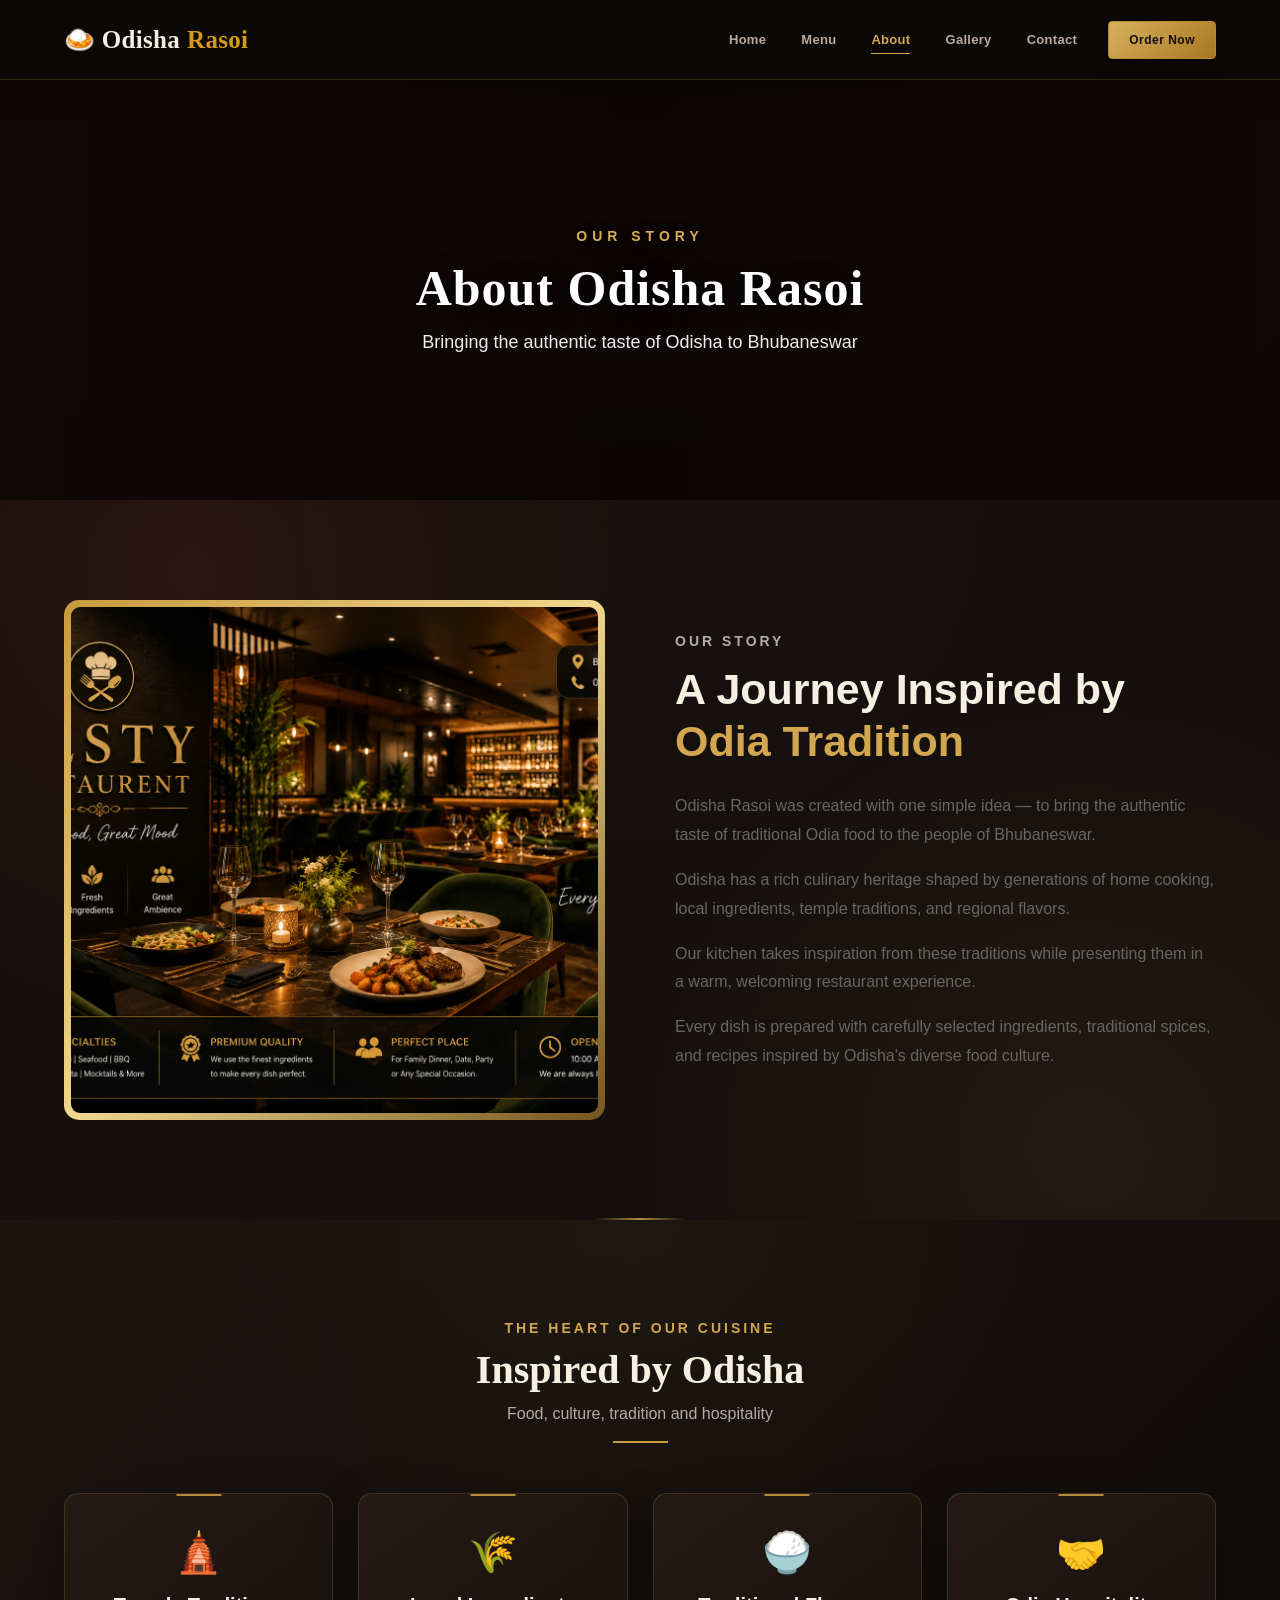
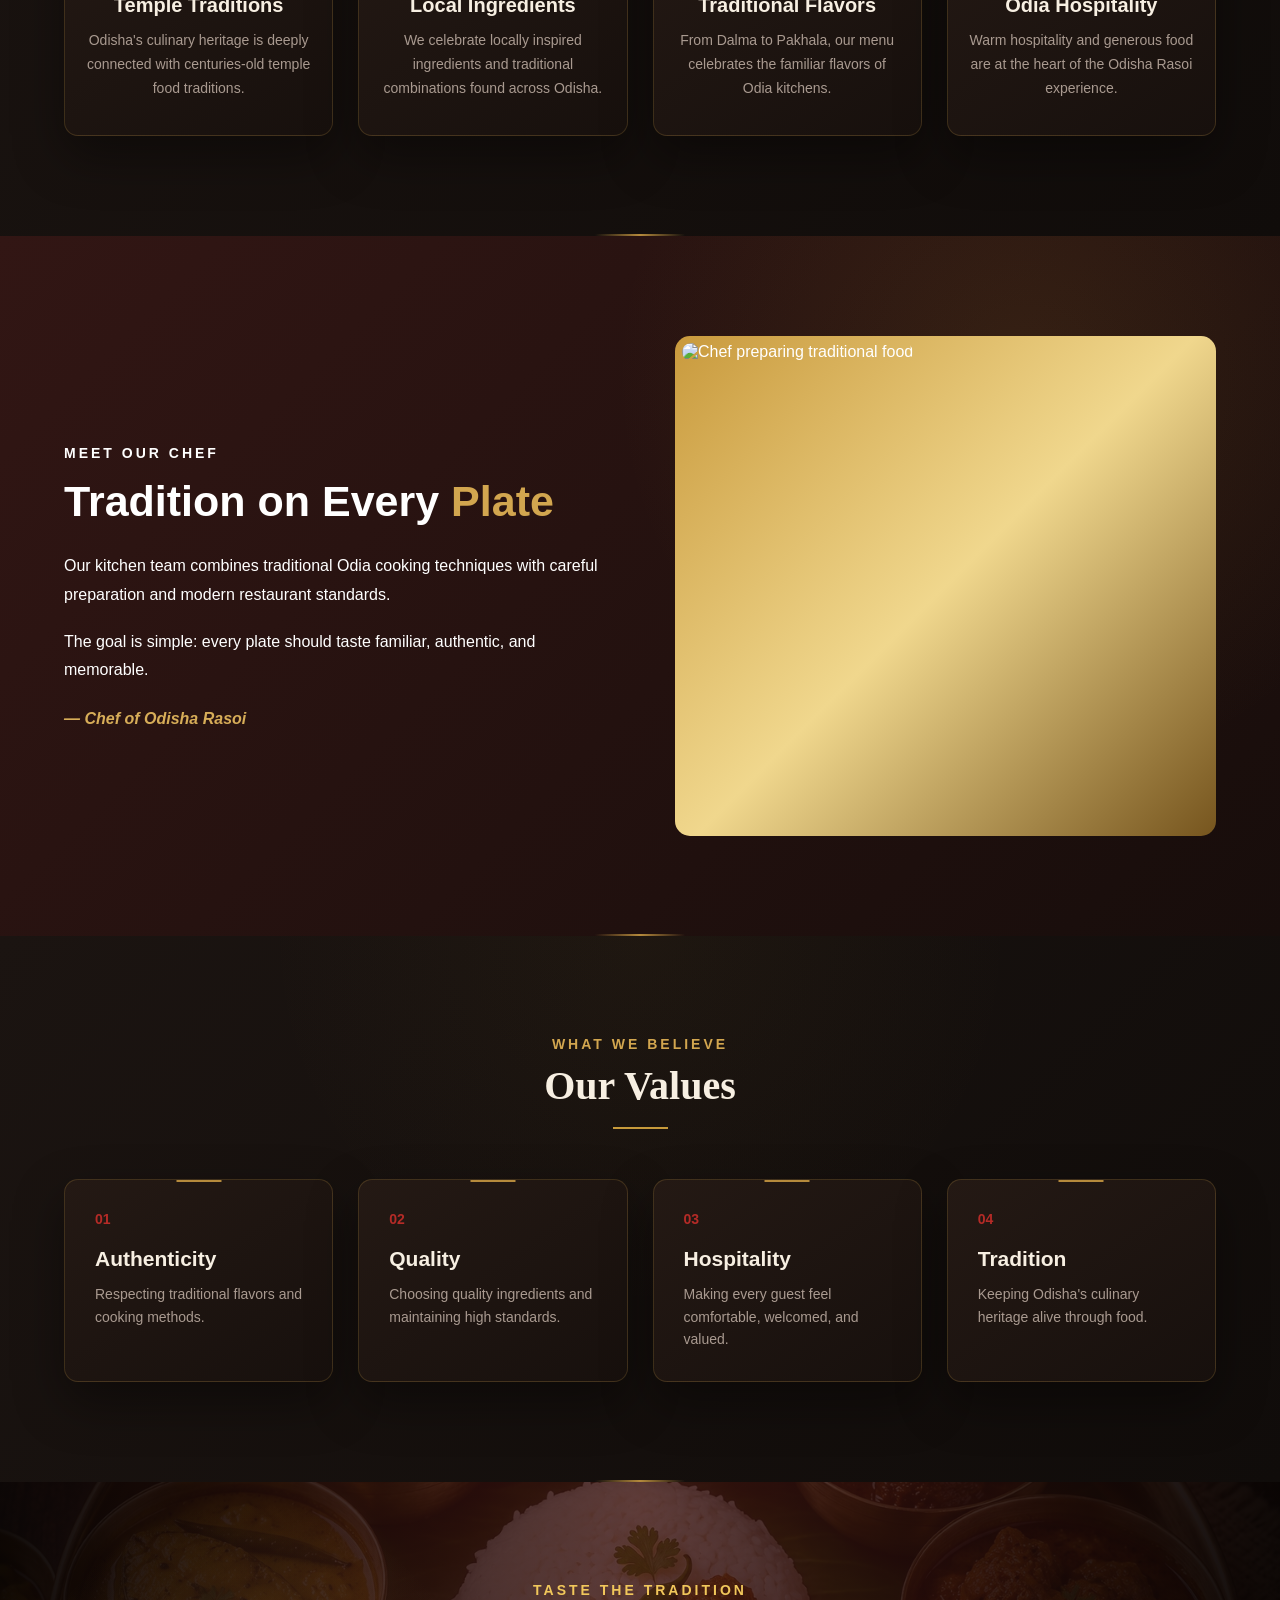
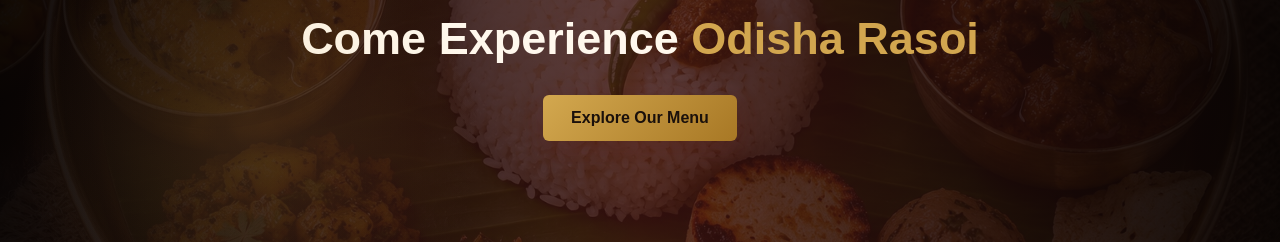
==== commit 55742bb6: "Update premium menu theme" ====
--- a/about.html
+++ b/about.html
@@ -97,9 +97,7 @@
 
             <div class="story-image">
 
-                <img
-                    src="images/restaurant.jpg"
-                    alt="Odisha Rasoi Restaurant">
+               <img src="images/your-new-photo.jpg" alt="Odisha Rasoi Restaurant">
 
             </div>
 
